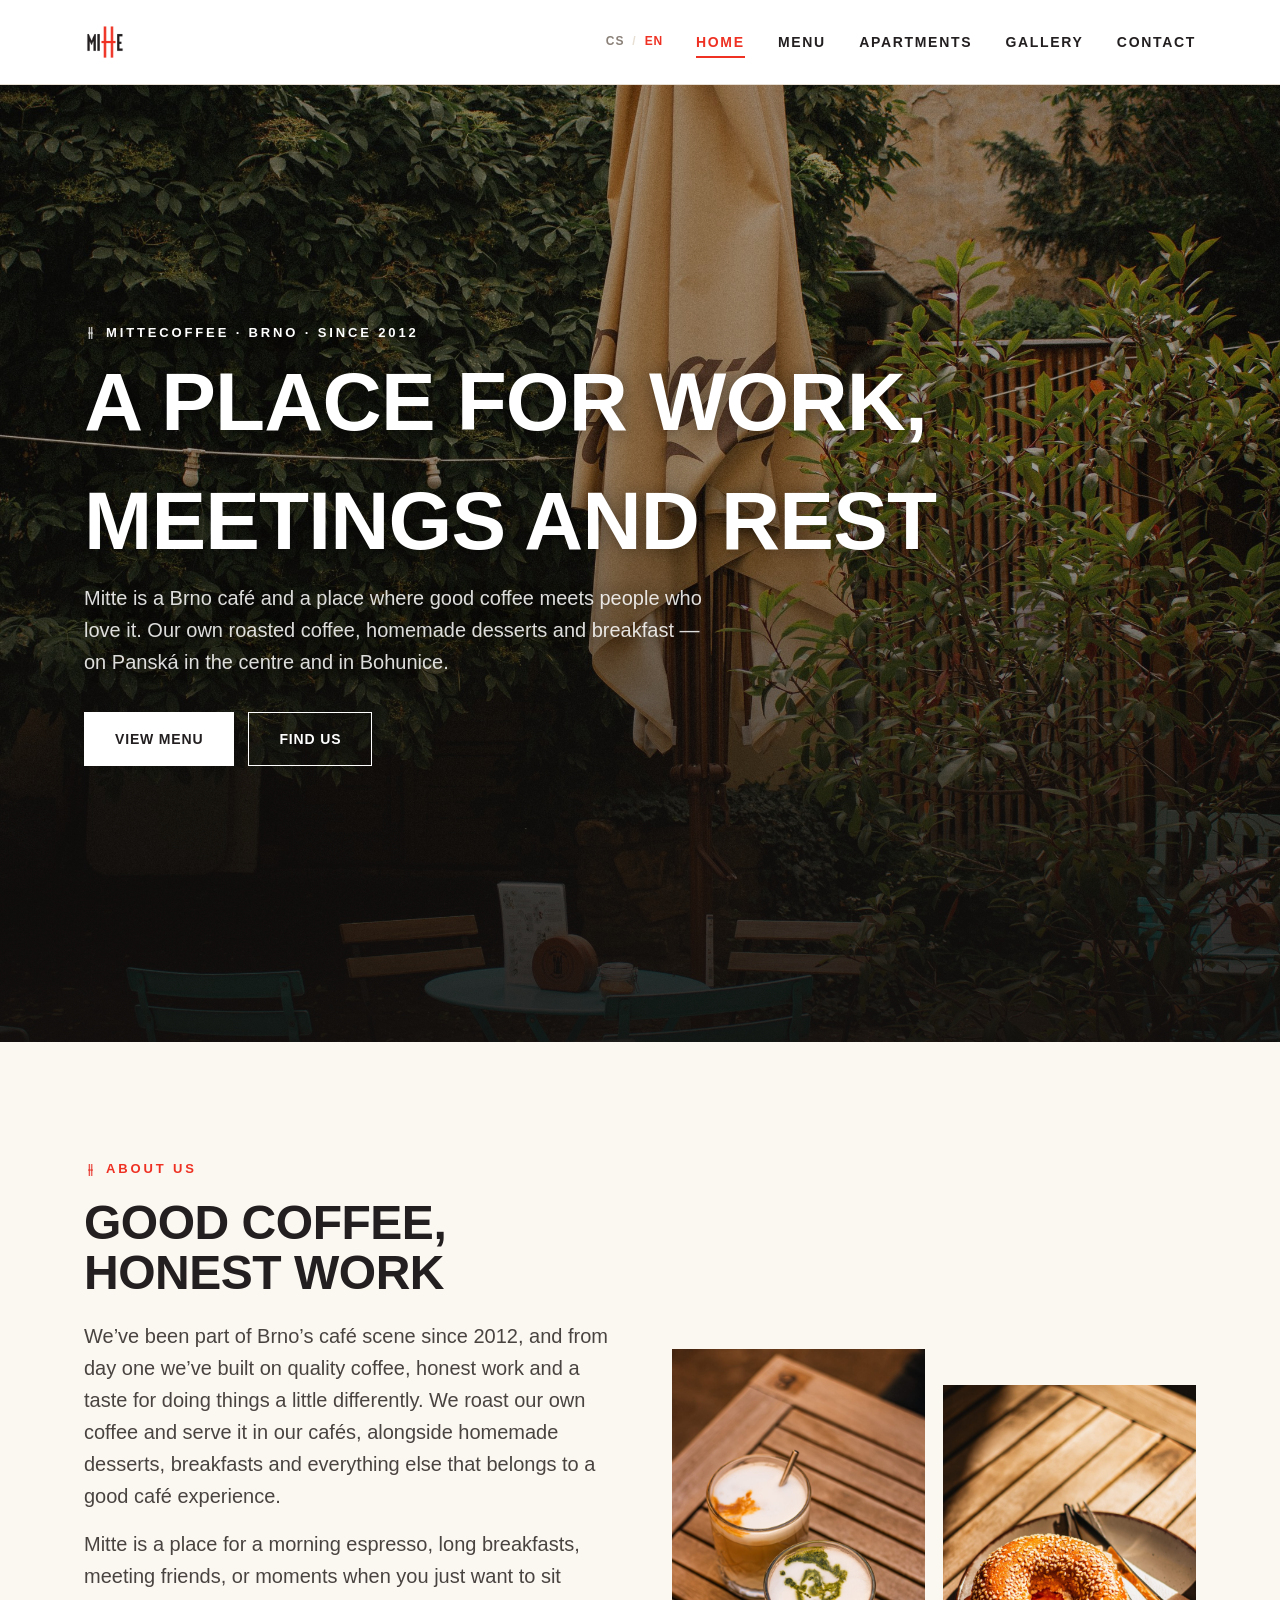
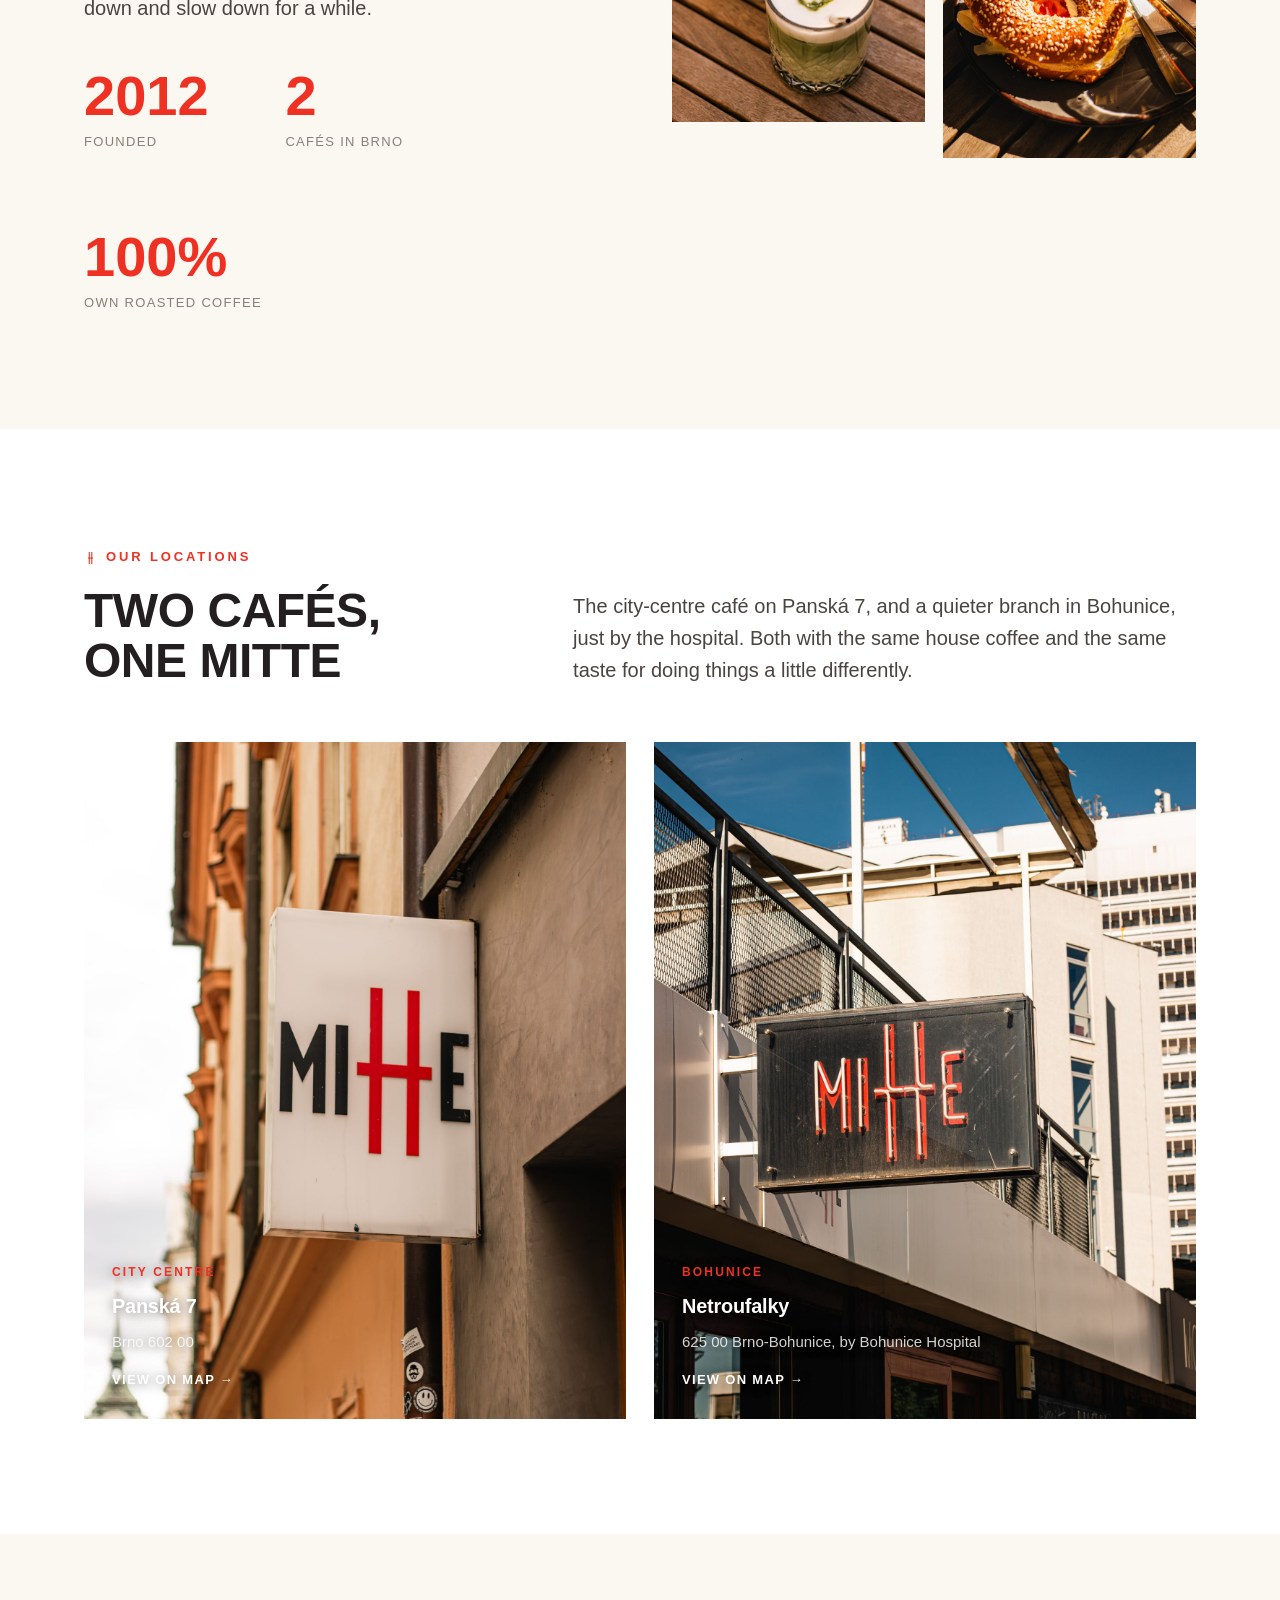
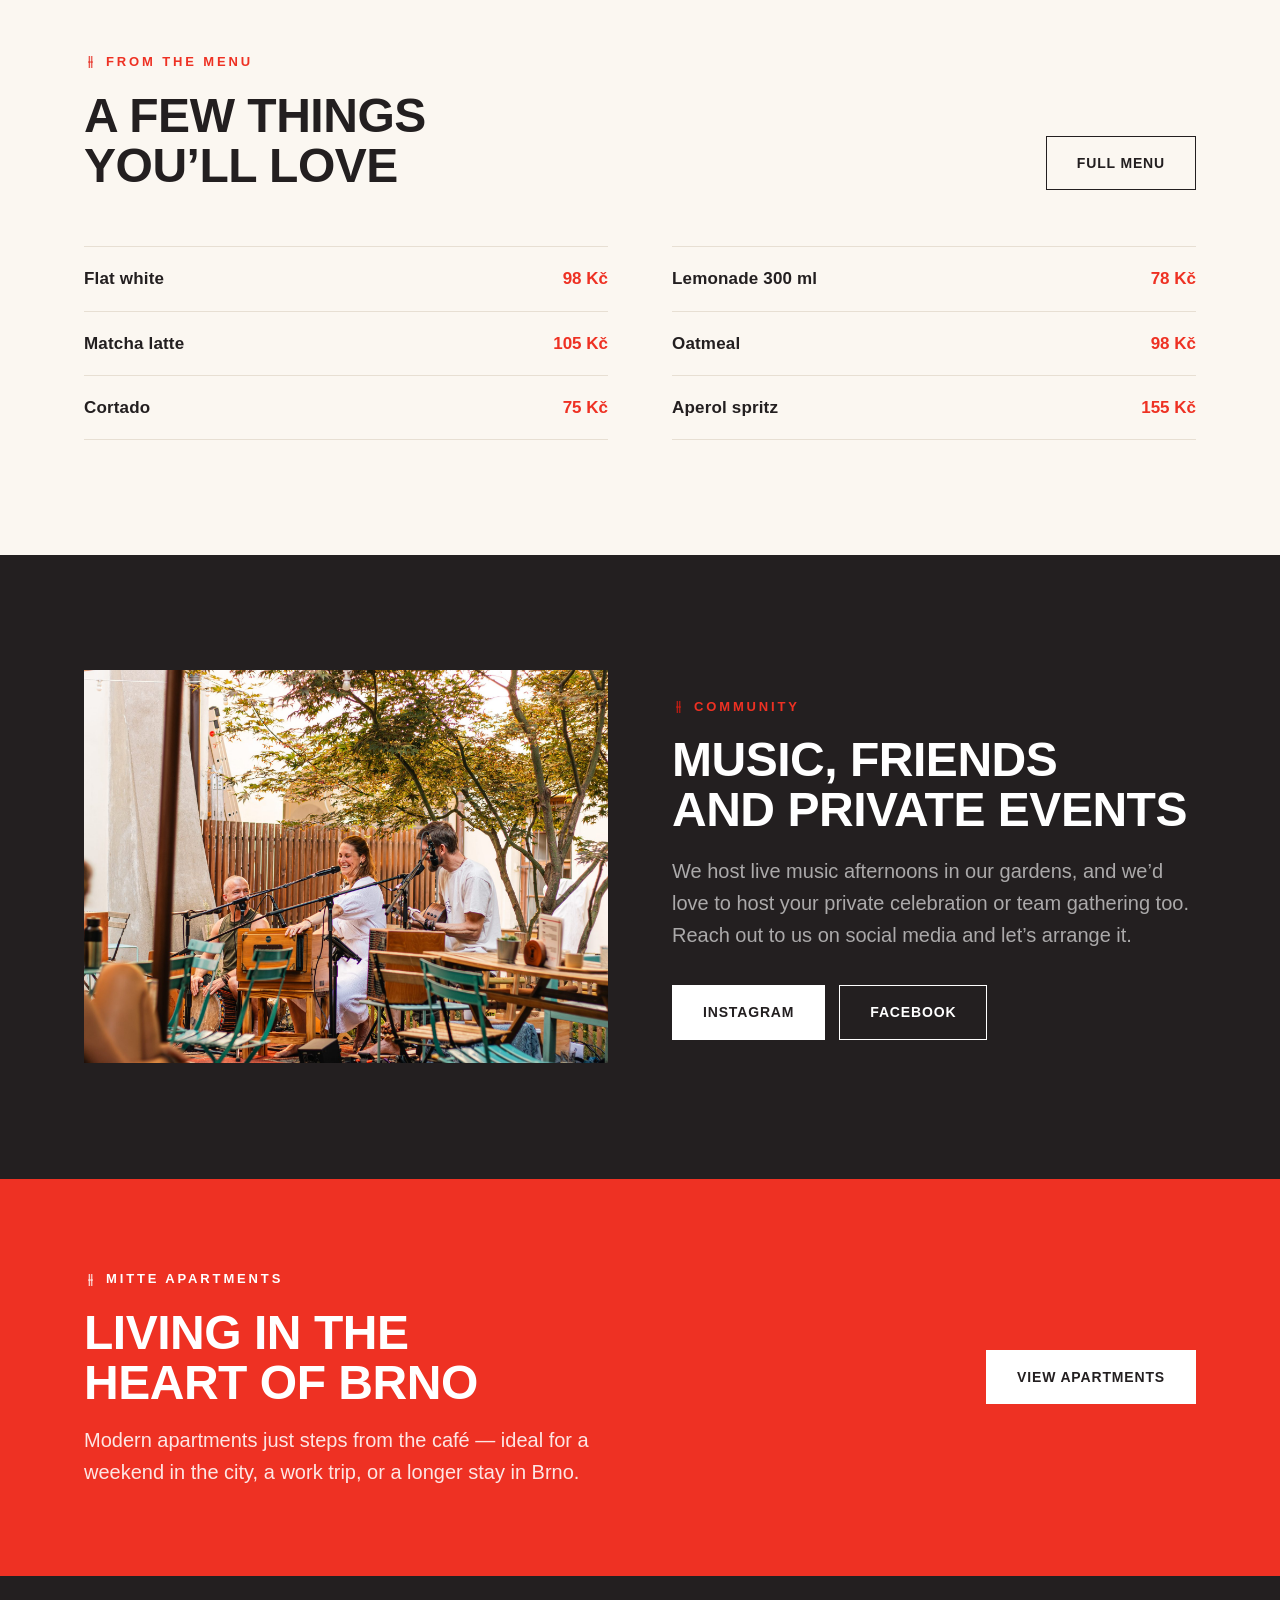
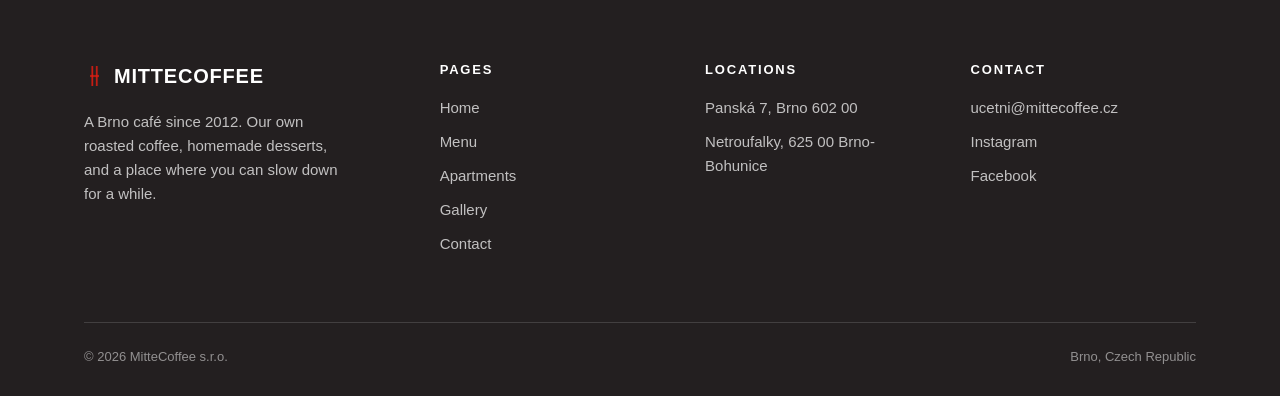
==== en/index.html @ 1eb9c623 "Point canonical/sitemap URLs at www.mitte.cz (actual serving host) Co-Authored-By: Claude Sonnet 5 <" ====
<!doctype html>
<html lang="en">
<head>
<meta charset="UTF-8">
<meta name="viewport" content="width=device-width, initial-scale=1">
<title>MitteCoffee — café in central Brno | Panská 7 &amp; Bohunice</title>
<meta name="description" content="MitteCoffee is a Brno café since 2012. Our own roasted coffee, homemade desserts and breakfast on Panská 7 in central Brno and in Bohunice, by the hospital.">
<link rel="canonical" href="https://www.mitte.cz/en/index.html">
<link rel="alternate" hreflang="cs" href="https://www.mitte.cz/">
<link rel="alternate" hreflang="en" href="https://www.mitte.cz/en/index.html">
<link rel="alternate" hreflang="x-default" href="https://www.mitte.cz/">
<link rel="stylesheet" href="../assets/css/style.css">
</head>
<body>

<header class="site-header">
  <div class="wrap">
    <a href="index.html" class="logo"><img src="../assets/img/brand/logo_mitte.png" alt="MitteCoffee"></a>
    <div class="nav-right">
      <div class="lang-switch"><a href="../index.html">CS</a><span class="sep">/</span><a href="#" aria-current="true">EN</a></div>
      <button class="nav-toggle" aria-label="Open menu" aria-expanded="false">
        <svg viewBox="0 0 24 24" fill="none" stroke="currentColor" stroke-width="2"><path d="M3 6h18M3 12h18M3 18h18"/></svg>
      </button>
      <nav class="main-nav">
        <ul>
          <li><a href="index.html" aria-current="page">Home</a></li>
          <li><a href="menu.html">Menu</a></li>
          <li><a href="apartments.html">Apartments</a></li>
          <li><a href="gallery.html">Gallery</a></li>
          <li><a href="contacts.html">Contact</a></li>
        </ul>
      </nav>
    </div>
  </div>
</header>

<main>

  <section class="hero">
    <img src="../assets/img/hero/home-hero.jpg" alt="Garden seating at MitteCoffee in central Brno, wooden tables and turquoise chairs among greenery">
    <div class="hero-inner wrap">
      <span class="eyebrow"><span class="mark"></span>MitteCoffee · Brno · since 2012</span>
      <h1 class="display hero-h1"><span class="line">A place for work,</span><span class="line">meetings and rest</span></h1>
      <p class="lede">Mitte is a Brno café and a place where good coffee meets people who love it. Our own roasted coffee, homemade desserts and breakfast — on Panská in the centre and in Bohunice.</p>
      <div class="hero-cta">
        <a href="menu.html" class="btn on-dark">View menu</a>
        <a href="contacts.html" class="btn ghost" style="border-color:#fff;color:#fff;">Find us</a>
      </div>
    </div>
  </section>

  <section class="section-cream">
    <div class="wrap">
      <div class="grid grid-2" style="align-items:center; gap:64px;">
        <div data-reveal>
          <span class="eyebrow"><span class="mark"></span>About us</span>
          <h2 class="display" style="margin-top:14px;">Good coffee,<br>honest work</h2>
          <p class="lede" style="margin-top:22px;">We&rsquo;ve been part of Brno&rsquo;s café scene since 2012, and from day one we&rsquo;ve built on quality coffee, honest work and a taste for doing things a little differently. We roast our own coffee and serve it in our cafés, alongside homemade desserts, breakfasts and everything else that belongs to a good café experience.</p>
          <p class="lede" style="margin-top:16px;">Mitte is a place for a morning espresso, long breakfasts, meeting friends, or moments when you just want to sit down and slow down for a while.</p>
          <div class="stat-row" style="margin-top:44px;">
            <div class="stat"><div class="num">2012</div><div class="label">Founded</div></div>
            <div class="stat"><div class="num">2</div><div class="label">Cafés in Brno</div></div>
            <div class="stat"><div class="num">100%</div><div class="label">Own roasted coffee</div></div>
          </div>
        </div>
        <div class="grid grid-2" style="gap:18px;" data-reveal>
          <img src="../assets/img/hero/home-drink.jpg" alt="Matcha latte and coffee at MitteCoffee" style="aspect-ratio:3/4; object-fit:cover; height:100%;">
          <img src="../assets/img/hero/home-food.jpg" alt="Breakfast bagel at MitteCoffee" style="aspect-ratio:3/4; object-fit:cover; height:100%; margin-top:36px;">
        </div>
      </div>
    </div>
  </section>

  <section>
    <div class="wrap">
      <div class="section-head" data-reveal>
        <div>
          <span class="eyebrow"><span class="mark"></span>Our locations</span>
          <h2 class="display" style="margin-top:14px;">Two cafés,<br>one Mitte</h2>
        </div>
        <p class="lede">The city-centre café on Panská 7, and a quieter branch in Bohunice, just by the hospital. Both with the same house coffee and the same taste for doing things a little differently.</p>
      </div>
      <div class="grid grid-2" data-reveal>
        <a href="contacts.html#centrum" class="loc-card">
          <img src="../assets/img/gallery/centrum/IMG_9508.jpg" alt="Interior of MitteCoffee city-centre café, Panská 7">
          <span class="tag">City centre</span>
          <h3>Panská 7</h3>
          <span class="addr">Brno 602 00</span>
          <span class="go">View on map →</span>
        </a>
        <a href="contacts.html#bohunice" class="loc-card">
          <img src="../assets/img/gallery/spital/IMG_9941.jpg" alt="Moss MITTE logo on the wall of the Bohunice café, Netroufalky">
          <span class="tag">Bohunice</span>
          <h3>Netroufalky</h3>
          <span class="addr">625 00 Brno-Bohunice, by Bohunice Hospital</span>
          <span class="go">View on map →</span>
        </a>
      </div>
    </div>
  </section>

  <section class="section-cream">
    <div class="wrap">
      <div class="section-head" data-reveal>
        <div>
          <span class="eyebrow"><span class="mark"></span>From the menu</span>
          <h2 class="display" style="margin-top:14px;">A few things<br>you&rsquo;ll love</h2>
        </div>
        <a href="menu.html" class="btn ghost">Full menu</a>
      </div>
      <div class="grid grid-2" style="column-gap:64px;" data-reveal>
        <ul class="item-list">
          <li class="item-card"><span class="name">Flat white</span><span class="price">98 Kč</span></li>
          <li class="item-card"><span class="name">Matcha latte</span><span class="price">105 Kč</span></li>
          <li class="item-card"><span class="name">Cortado</span><span class="price">75 Kč</span></li>
        </ul>
        <ul class="item-list">
          <li class="item-card"><span class="name">Lemonade 300 ml</span><span class="price">78 Kč</span></li>
          <li class="item-card"><span class="name">Oatmeal</span><span class="price">98 Kč</span></li>
          <li class="item-card"><span class="name">Aperol spritz</span><span class="price">155 Kč</span></li>
        </ul>
      </div>
    </div>
  </section>

  <section class="section-ink">
    <div class="wrap">
      <div class="grid grid-2" style="align-items:center; gap:64px;">
        <img src="../assets/img/hero/gallery-hero.jpg" alt="Live music in the MitteCoffee garden" data-reveal style="aspect-ratio:4/3; object-fit:cover;">
        <div data-reveal>
          <span class="eyebrow"><span class="mark"></span>Community</span>
          <h2 class="display" style="margin-top:14px; color:#fff;">Music, friends<br>and private events</h2>
          <p class="lede muted" style="margin-top:20px;">We host live music afternoons in our gardens, and we&rsquo;d love to host your private celebration or team gathering too. Reach out to us on social media and let&rsquo;s arrange it.</p>
          <div class="hero-cta">
            <a href="https://www.instagram.com/mittecoffee.brno/" target="_blank" rel="noopener" class="btn on-dark">Instagram</a>
            <a href="https://www.facebook.com/profile.php?id=61590465910133" target="_blank" rel="noopener" class="btn ghost" style="border-color:#fff;color:#fff;">Facebook</a>
          </div>
        </div>
      </div>
    </div>
  </section>

  <section class="promo">
    <div class="wrap promo-inner">
      <div data-reveal>
        <span class="eyebrow" style="color:#fff;"><span class="mark" style="filter:brightness(0) invert(1);"></span>Mitte Apartments</span>
        <h2 class="display" style="margin-top:14px;">Living in the<br>heart of Brno</h2>
        <p class="lede" style="margin-top:16px; max-width:46ch;">Modern apartments just steps from the café — ideal for a weekend in the city, a work trip, or a longer stay in Brno.</p>
      </div>
      <a href="apartments.html" class="btn on-dark">View apartments</a>
    </div>
  </section>

</main>

<footer class="site-footer">
  <div class="wrap">
    <div class="footer-grid">
      <div>
        <div class="footer-brand"><span class="mark"></span>MitteCoffee</div>
        <p style="max-width:32ch; font-size:15px;">A Brno café since 2012. Our own roasted coffee, homemade desserts, and a place where you can slow down for a while.</p>
      </div>
      <div>
        <h4>Pages</h4>
        <ul class="footer-list">
          <li><a href="index.html">Home</a></li>
          <li><a href="menu.html">Menu</a></li>
          <li><a href="apartments.html">Apartments</a></li>
          <li><a href="gallery.html">Gallery</a></li>
          <li><a href="contacts.html">Contact</a></li>
        </ul>
      </div>
      <div>
        <h4>Locations</h4>
        <ul class="footer-list">
          <li>Panská 7, Brno 602 00</li>
          <li>Netroufalky, 625 00 Brno-Bohunice</li>
        </ul>
      </div>
      <div>
        <h4>Contact</h4>
        <ul class="footer-list">
          <li><a href="mailto:ucetni@mittecoffee.cz">ucetni@mittecoffee.cz</a></li>
          <li><a href="https://www.instagram.com/mittecoffee.brno/" target="_blank" rel="noopener">Instagram</a></li>
          <li><a href="https://www.facebook.com/profile.php?id=61590465910133" target="_blank" rel="noopener">Facebook</a></li>
        </ul>
      </div>
    </div>
    <div class="footer-bottom">
      <span>© <span data-year>2026</span> MitteCoffee s.r.o.</span>
      <span>Brno, Czech Republic</span>
    </div>
  </div>
</footer>

<script src="../assets/js/main.js"></script>
</body>
</html>
---- assets/css/style.css ----
/* ==========================================================================
   MitteCoffee — design tokens & base
   Font: Gill Sans (brand spec). Colours sampled directly from the MITTE
   logo: red #EE3123, ink #231F20. White + red dominant, ink as accent.
   ========================================================================== */

@media (prefers-color-scheme: dark) {
  :root { color-scheme: light; }
}

:root{
  --red: #EE3123;
  --red-dark: #B81E12;
  --red-tint: #FBE3E0;
  --ink: #231F20;
  --ink-soft: #4A4441;
  --paper: #FFFFFF;
  --cream: #FBF7F1;
  --line: #E7DFD3;
  --muted: #8A8078;

  --font: 'Gill Sans MT', 'Gill Sans', Corbel, Calibri, 'Trebuchet MS', sans-serif;

  --wrap: 1240px;
  --gutter: clamp(20px, 5vw, 64px);

  --ease: cubic-bezier(.22,.7,.24,1);
}

*, *::before, *::after{ box-sizing: border-box; }
html{ scroll-behavior: smooth; }
@media (prefers-reduced-motion: reduce){
  html{ scroll-behavior: auto; }
  *, *::before, *::after{ animation-duration: 0.01ms !important; animation-iteration-count: 1 !important; transition-duration: 0.01ms !important; scroll-behavior: auto !important; }
}

body{
  margin: 0;
  font-family: var(--font);
  color: var(--ink);
  background: var(--paper);
  -webkit-font-smoothing: antialiased;
  font-size: 17px;
  line-height: 1.6;
}

img{ max-width: 100%; display: block; }
a{ color: inherit; }
h1,h2,h3,h4{ margin: 0; font-weight: 700; letter-spacing: -0.01em; }
p{ margin: 0; }
ul{ margin: 0; padding: 0; list-style: none; }
button{ font-family: inherit; }

:focus-visible{
  outline: 2px solid var(--red);
  outline-offset: 3px;
}

.wrap{
  max-width: var(--wrap);
  margin: 0 auto;
  padding-left: var(--gutter);
  padding-right: var(--gutter);
}

.eyebrow{
  display: inline-flex;
  align-items: center;
  gap: 10px;
  font-size: 13px;
  font-weight: 700;
  letter-spacing: .22em;
  text-transform: uppercase;
  color: var(--red);
}
.eyebrow .mark{ width: 12px; height: 12px; }

.mark{
  display: inline-block;
  width: 16px;
  height: 16px;
  background-image: url('../img/brand/pruhledné.png');
  background-size: contain;
  background-repeat: no-repeat;
  background-position: center;
  flex: none;
}

h1.display, .h1{
  font-size: clamp(40px, 6.4vw, 84px);
  line-height: 0.98;
  letter-spacing: -0.01em;
  text-transform: uppercase;
  font-weight: 700;
}
h2.display, .h2{
  font-size: clamp(30px, 4vw, 48px);
  line-height: 1.04;
  text-transform: uppercase;
  font-weight: 700;
}
h3.display, .h3{
  font-size: clamp(20px, 2vw, 26px);
  text-transform: uppercase;
  font-weight: 700;
  letter-spacing: .01em;
}

.lede{
  font-size: clamp(17px, 1.6vw, 20px);
  color: var(--ink-soft);
  max-width: 56ch;
}

.btn{
  display: inline-flex;
  align-items: center;
  gap: 10px;
  padding: 15px 30px;
  border: 1px solid var(--ink);
  background: var(--ink);
  color: var(--paper);
  text-decoration: none;
  font-weight: 700;
  letter-spacing: .06em;
  text-transform: uppercase;
  font-size: 14px;
  transition: background .2s var(--ease), color .2s var(--ease), border-color .2s var(--ease), transform .2s var(--ease);
}
.btn:hover{ background: var(--red); border-color: var(--red); color: #fff; transform: translateY(-1px); }
.btn.ghost{ background: transparent; color: var(--ink); border-color: var(--ink); }
.btn.ghost:hover{ background: var(--ink); color: var(--paper); }
.btn.on-dark{ border-color: #fff; background: #fff; color: var(--ink); }
.btn.on-dark:hover{ background: var(--red); border-color: var(--red); color: #fff; }

/* ---------------------------------- header --------------------------------- */
.site-header{
  position: sticky;
  top: 0;
  z-index: 100;
  border-bottom: 1px solid var(--line);
}
.site-header::before{
  content: '';
  position: absolute;
  inset: 0;
  z-index: -1;
  background: rgba(255,255,255,.92);
  backdrop-filter: saturate(140%) blur(10px);
}
.site-header .wrap{
  position: relative;
  display: flex;
  align-items: center;
  justify-content: space-between;
  height: 84px;
}
.logo{
  display: flex;
  align-items: center;
  height: 34px;
}
.logo img{ height: 100%; width: auto; }

.nav-right{
  display: flex;
  align-items: center;
  gap: clamp(16px, 2.4vw, 32px);
}

.lang-switch{
  display: flex;
  align-items: center;
  gap: 6px;
  font-size: 12px;
  font-weight: 700;
  letter-spacing: .08em;
}
.lang-switch a{
  text-decoration: none;
  color: var(--muted);
  padding: 4px 2px;
}
.lang-switch a:hover{ color: var(--ink); }
.lang-switch a[aria-current="true"]{ color: var(--red); }
.lang-switch .sep{ color: var(--line); }

.nav-toggle{
  display: none;
  background: none;
  border: none;
  cursor: pointer;
  padding: 8px;
  color: var(--ink);
}
.nav-toggle svg{ display: block; width: 26px; height: 26px; }

.main-nav ul{
  display: flex;
  gap: clamp(18px, 2.6vw, 40px);
}
.main-nav a{
  text-decoration: none;
  font-weight: 700;
  font-size: 14px;
  letter-spacing: .12em;
  text-transform: uppercase;
  color: var(--ink);
  padding: 6px 0;
  position: relative;
}
.main-nav a::after{
  content: '';
  position: absolute;
  left: 0; right: 100%;
  bottom: -2px;
  height: 2px;
  background: var(--red);
  transition: right .25s var(--ease);
}
.main-nav a:hover::after,
.main-nav a[aria-current="page"]::after{ right: 0; }
.main-nav a[aria-current="page"]{ color: var(--red); }

/* ------------------------------------ hero --------------------------------- */
.hero{
  position: relative;
  min-height: min(86vh, 780px);
  display: flex;
  align-items: flex-end;
  color: #fff;
  overflow: hidden;
}
.hero img{
  position: absolute;
  inset: 0;
  width: 100%; height: 100%;
  object-fit: cover;
  z-index: 0;
}
.hero::before{
  content: '';
  position: absolute;
  inset: 0;
  background: linear-gradient(180deg, rgba(18,15,14,.4) 0%, rgba(18,15,14,.42) 40%, rgba(18,15,14,.9) 100%);
  z-index: 1;
}
.hero-inner .eyebrow, .hero-inner h1, .hero-inner .lede{
  text-shadow: 0 1px 16px rgba(0,0,0,.4);
}
.hero-inner{
  position: relative;
  z-index: 2;
  padding-bottom: clamp(90px, 13vw, 160px);
  padding-top: 120px;
  width: 100%;
}
.hero .eyebrow{ color: #fff; }
.hero .eyebrow .mark{ filter: brightness(0) invert(1); }
.hero h1{
  margin-top: 14px;
}
.hero-h1{
  font-size: clamp(32px, 5.8vw, 76px);
}
.hero-h1 .line{
  display: block;
  line-height: 1;
  white-space: nowrap;
}
.hero-h1 .line + .line{
  margin-top: 0.45em;
}
@media (max-width: 640px){
  .hero-h1 .line{ white-space: normal; }
}
.hero .lede{
  color: rgba(255,255,255,.86);
  margin-top: 20px;
}
.hero-cta{
  margin-top: 34px;
  display: flex;
  gap: 14px;
  flex-wrap: wrap;
}

.hero-split{
  display: flex;
  align-items: center;
  justify-content: center;
  gap: clamp(14px, 3vw, 40px);
  text-align: center;
}
.hero-split .mark-divider{
  width: 20px;
  height: clamp(48px, 8vw, 92px);
  background-image: url('../img/brand/pruhledné.png');
  background-size: contain;
  background-repeat: no-repeat;
  background-position: center;
  filter: brightness(0) invert(1);
  flex: none;
}

/* --------------------------------- sections -------------------------------- */
section{ padding: clamp(64px, 9vw, 120px) 0; }
.section-cream{ background: var(--cream); }
.section-ink{ background: var(--ink); color: #fff; }
.section-ink .eyebrow{ color: var(--red); }
.section-ink .muted{ color: rgba(255,255,255,.62); }

.section-head{
  display: flex;
  justify-content: space-between;
  align-items: flex-end;
  gap: 24px;
  margin-bottom: clamp(32px, 5vw, 56px);
  flex-wrap: wrap;
}
.section-head .lede{ margin-top: 14px; }

.muted{ color: var(--muted); }

/* ----------------------------------- grids ---------------------------------- */
.grid{ display: grid; gap: 28px; }
.grid-2{ grid-template-columns: repeat(2, 1fr); }
.grid-3{ grid-template-columns: repeat(3, 1fr); }
.grid-4{ grid-template-columns: repeat(4, 1fr); }
@media (max-width: 900px){
  .grid-3{ grid-template-columns: repeat(2, 1fr); }
  .grid-4{ grid-template-columns: repeat(2, 1fr); }
}
@media (max-width: 560px){
  .grid-2, .grid-3, .grid-4{ grid-template-columns: 1fr; }
}

/* --------------------------------- location cards --------------------------- */
.loc-card{
  position: relative;
  overflow: hidden;
  color: #fff;
  aspect-ratio: 4/5;
  text-decoration: none;
  display: flex;
  flex-direction: column;
  justify-content: flex-end;
  padding: 28px;
}
.loc-card img{
  position: absolute; inset: 0; width: 100%; height: 100%; object-fit: cover;
  transition: transform .6s var(--ease);
}
.loc-card::before{
  content: '';
  position: absolute; inset: 0;
  background: linear-gradient(180deg, rgba(8,6,5,0) 0%, rgba(8,6,5,.22) 28%, rgba(8,6,5,.9) 48%, rgba(8,6,5,.99) 100%);
}
.loc-card .tag, .loc-card h3, .loc-card .addr, .loc-card .go{
  text-shadow: 0 1px 12px rgba(0,0,0,.55);
}
.loc-card:hover img{ transform: scale(1.05); }
.loc-card .tag{
  position: relative;
  font-size: 12px; font-weight: 700; letter-spacing: .18em; text-transform: uppercase; color: var(--red);
}
.loc-card h3{ position: relative; margin-top: 8px; color: #fff; }
.loc-card .addr{ position: relative; margin-top: 8px; font-size: 15px; color: rgba(255,255,255,.82); }
.loc-card .go{
  position: relative;
  margin-top: 16px;
  display: inline-flex;
  align-items: center;
  gap: 8px;
  font-size: 13px;
  font-weight: 700;
  letter-spacing: .1em;
  text-transform: uppercase;
  color: #fff;
}

/* ------------------------------------ menu teaser card ---------------------- */
.item-card{
  border-top: 1px solid var(--line);
  padding: 18px 0;
  display: flex;
  justify-content: space-between;
  gap: 20px;
  align-items: baseline;
}
.item-card .name{ font-weight: 700; letter-spacing: .01em; }
.item-card .desc{ display:block; font-size: 14px; color: var(--muted); margin-top: 3px; font-weight: 400; text-transform: none; letter-spacing: 0; }
.item-card .price{
  white-space: nowrap;
  font-weight: 700;
  color: var(--red);
}
.item-list .item-card:last-child{ border-bottom: 1px solid var(--line); }

@media (max-width: 520px){
  .item-card{
    justify-content: flex-start;
    column-gap: 12px;
    flex-wrap: wrap;
  }
  .item-card .name{ flex: 0 1 auto; }
}

/* --------------------------------------- stat row ---------------------------- */
.stat-row{
  display: flex;
  flex-wrap: wrap;
  gap: clamp(28px, 6vw, 80px);
}
.stat .num{
  font-size: clamp(36px, 4.4vw, 56px);
  font-weight: 700;
  color: var(--red);
  line-height: 1;
}
.stat .label{
  margin-top: 8px;
  font-size: 13px;
  letter-spacing: .1em;
  text-transform: uppercase;
  color: var(--muted);
}

/* -------------------------------------- promo band ---------------------------- */
.promo{
  background: var(--red);
  color: #fff;
  padding: clamp(48px, 8vw, 88px) 0;
}
.promo-inner{
  display: flex;
  align-items: center;
  justify-content: space-between;
  gap: 32px;
  flex-wrap: wrap;
}
.promo h2{ color: #fff; }
.promo .lede{ color: rgba(255,255,255,.88); }

/* ----------------------------------------- footer ------------------------------ */
.site-footer{
  background: var(--ink);
  color: rgba(255,255,255,.72);
  padding: clamp(56px, 7vw, 84px) 0 28px;
}
.footer-grid{
  display: grid;
  grid-template-columns: 1.4fr 1fr 1fr 1fr;
  gap: 40px;
}
@media (max-width: 800px){ .footer-grid{ grid-template-columns: 1fr 1fr; } }
@media (max-width: 480px){ .footer-grid{ grid-template-columns: 1fr; } }
.footer-brand{
  display: flex;
  align-items: center;
  gap: 10px;
  color: #fff;
  font-weight: 700;
  font-size: 20px;
  letter-spacing: .04em;
  text-transform: uppercase;
  margin-bottom: 18px;
}
.footer-brand .mark{ width: 20px; height: 20px; filter: none; }
.site-footer h4{
  color: #fff;
  font-size: 13px;
  letter-spacing: .14em;
  text-transform: uppercase;
  margin-bottom: 16px;
}
.site-footer a{ text-decoration: none; }
.site-footer a:hover{ color: #fff; }
.footer-list li{ margin-bottom: 10px; font-size: 15px; }
.footer-bottom{
  margin-top: 56px;
  padding-top: 24px;
  border-top: 1px solid rgba(255,255,255,.14);
  display: flex;
  justify-content: space-between;
  gap: 12px;
  flex-wrap: wrap;
  font-size: 13px;
  color: rgba(255,255,255,.5);
}

/* =========================================================================
   Page: Menu
   ========================================================================= */
.menu-tabs{
  display: inline-flex;
  border: 1px solid var(--ink);
  margin-bottom: 8px;
}
.menu-tabs button{
  border: none;
  background: transparent;
  padding: 12px 22px;
  font-weight: 700;
  font-size: 13px;
  letter-spacing: .1em;
  text-transform: uppercase;
  cursor: pointer;
  color: var(--ink);
}
.menu-tabs button + button{ border-left: 1px solid var(--ink); }
.menu-tabs button[aria-selected="true"]{ background: var(--ink); color: #fff; }

.menu-season{ display: none; }
.menu-season.is-active{ display: block; }

.menu-note{
  border-left: 3px solid var(--red);
  padding: 4px 0 4px 18px;
  color: var(--ink-soft);
  font-size: 15px;
  max-width: 62ch;
}
.menu-note + .menu-note{ margin-top: 10px; }

.menu-cats{
  display: flex;
  flex-wrap: wrap;
  gap: 10px;
  position: sticky;
  top: 85px;
  background: var(--paper);
  padding: 18px 0;
  z-index: 20;
  border-bottom: 1px solid var(--line);
}
.menu-cats a{
  text-decoration: none;
  border: 1px solid var(--line);
  border-radius: 999px;
  padding: 9px 18px;
  font-size: 13px;
  font-weight: 700;
  letter-spacing: .04em;
  text-transform: uppercase;
  color: var(--ink);
  transition: all .2s var(--ease);
}
.menu-cats a:hover{ border-color: var(--red); color: var(--red); }
.menu-cats[hidden]{ display: none; }

.menu-group{ padding-top: 56px; scroll-margin-top: 160px; }
.menu-group h3{ margin-bottom: 6px; }
.menu-group .group-sub{ color: var(--muted); font-size: 14px; margin-bottom: 22px; display:block; }

/* =========================================================================
   Page: Gallery
   ========================================================================= */
.gallery-filters{
  display: flex;
  flex-wrap: wrap;
  gap: 10px;
  margin-bottom: 36px;
}
.gallery-filters button{
  border: 1px solid var(--line);
  background: transparent;
  border-radius: 999px;
  padding: 9px 18px;
  font-size: 13px;
  font-weight: 700;
  letter-spacing: .04em;
  text-transform: uppercase;
  cursor: pointer;
  color: var(--ink);
  transition: all .2s var(--ease);
}
.gallery-filters button:hover{ border-color: var(--red); color: var(--red); }
.gallery-filters button[aria-pressed="true"]{ background: var(--ink); border-color: var(--ink); color: #fff; }

.photo-grid{
  columns: 4 240px;
  column-gap: 14px;
}
.photo-grid figure{
  margin: 0 0 14px;
  break-inside: avoid;
  overflow: hidden;
  position: relative;
  cursor: zoom-in;
}
.photo-grid img{
  width: 100%;
  display: block;
  transition: transform .5s var(--ease);
}
.photo-grid figure:hover img{ transform: scale(1.04); }
@media (max-width: 700px){ .photo-grid{ columns: 2 160px; } }

.lightbox{
  position: fixed; inset: 0;
  background: rgba(20,17,16,.94);
  display: none;
  align-items: center;
  justify-content: center;
  z-index: 300;
  padding: 40px;
}
.lightbox.is-open{ display: flex; }
.lightbox img{ max-width: 100%; max-height: 86vh; margin: 0 auto; }
.lightbox-close, .lightbox-prev, .lightbox-next{
  position: absolute;
  background: none;
  border: none;
  color: #fff;
  cursor: pointer;
  padding: 10px;
}
.lightbox-close{ top: 18px; right: 18px; }
.lightbox-close svg, .lightbox-prev svg, .lightbox-next svg{ width: 28px; height: 28px; }
.lightbox-prev{ left: 8px; top: 50%; transform: translateY(-50%); }
.lightbox-next{ right: 8px; top: 50%; transform: translateY(-50%); }
.lightbox-caption{
  position: absolute;
  bottom: 22px; left: 0; right: 0;
  text-align: center;
  color: rgba(255,255,255,.7);
  font-size: 13px;
  letter-spacing: .06em;
  text-transform: uppercase;
}

/* =========================================================================
   Page: Apartments
   ========================================================================= */
.amenity-list li{
  display: flex;
  align-items: flex-start;
  gap: 12px;
  padding: 14px 0;
  border-top: 1px solid var(--line);
  font-size: 15px;
}
.amenity-list li:last-child{ border-bottom: 1px solid var(--line); }
.amenity-list .mark{ margin-top: 5px; }

/* =========================================================================
   Page: Contacts
   ========================================================================= */
.contact-card{ padding-top: 8px; }
.contact-card + .contact-card{ margin-top: 44px; padding-top: 44px; border-top: 1px solid var(--line); }
.contact-card h3{ margin-bottom: 4px; }
.contact-card .addr{ color: var(--ink-soft); margin-top: 10px; font-size: 16px; }
.contact-card iframe{ width: 100%; height: 320px; border: 0; margin-top: 24px; filter: grayscale(0.15); }
.contact-links{ margin-top: 18px; display: flex; gap: 16px; flex-wrap: wrap; }
.contact-links a{
  text-decoration: none;
  font-weight: 700;
  font-size: 14px;
  letter-spacing: .04em;
  border-bottom: 1px solid var(--red);
  padding-bottom: 2px;
}

/* =========================================================================
   Responsive nav
   ========================================================================= */
@media (max-width: 860px){
  .nav-toggle{ display: block; }
  .main-nav{
    position: fixed;
    inset: 84px 0 0 0;
    background: var(--paper);
    transform: translateY(-8px);
    opacity: 0;
    pointer-events: none;
    transition: opacity .2s var(--ease), transform .2s var(--ease);
    overflow-y: auto;
  }
  .main-nav.is-open{ opacity: 1; transform: translateY(0); pointer-events: auto; }
  .main-nav ul{ flex-direction: column; gap: 0; padding: 8px var(--gutter) 40px; }
  .main-nav a{ display: block; padding: 18px 0; border-bottom: 1px solid var(--line); font-size: 16px; }
  .main-nav a::after{ display: none; }
}

/* fade-up reveal */
[data-reveal]{ opacity: 0; transform: translateY(18px); transition: opacity .7s var(--ease), transform .7s var(--ease); }
[data-reveal].is-visible{ opacity: 1; transform: translateY(0); }
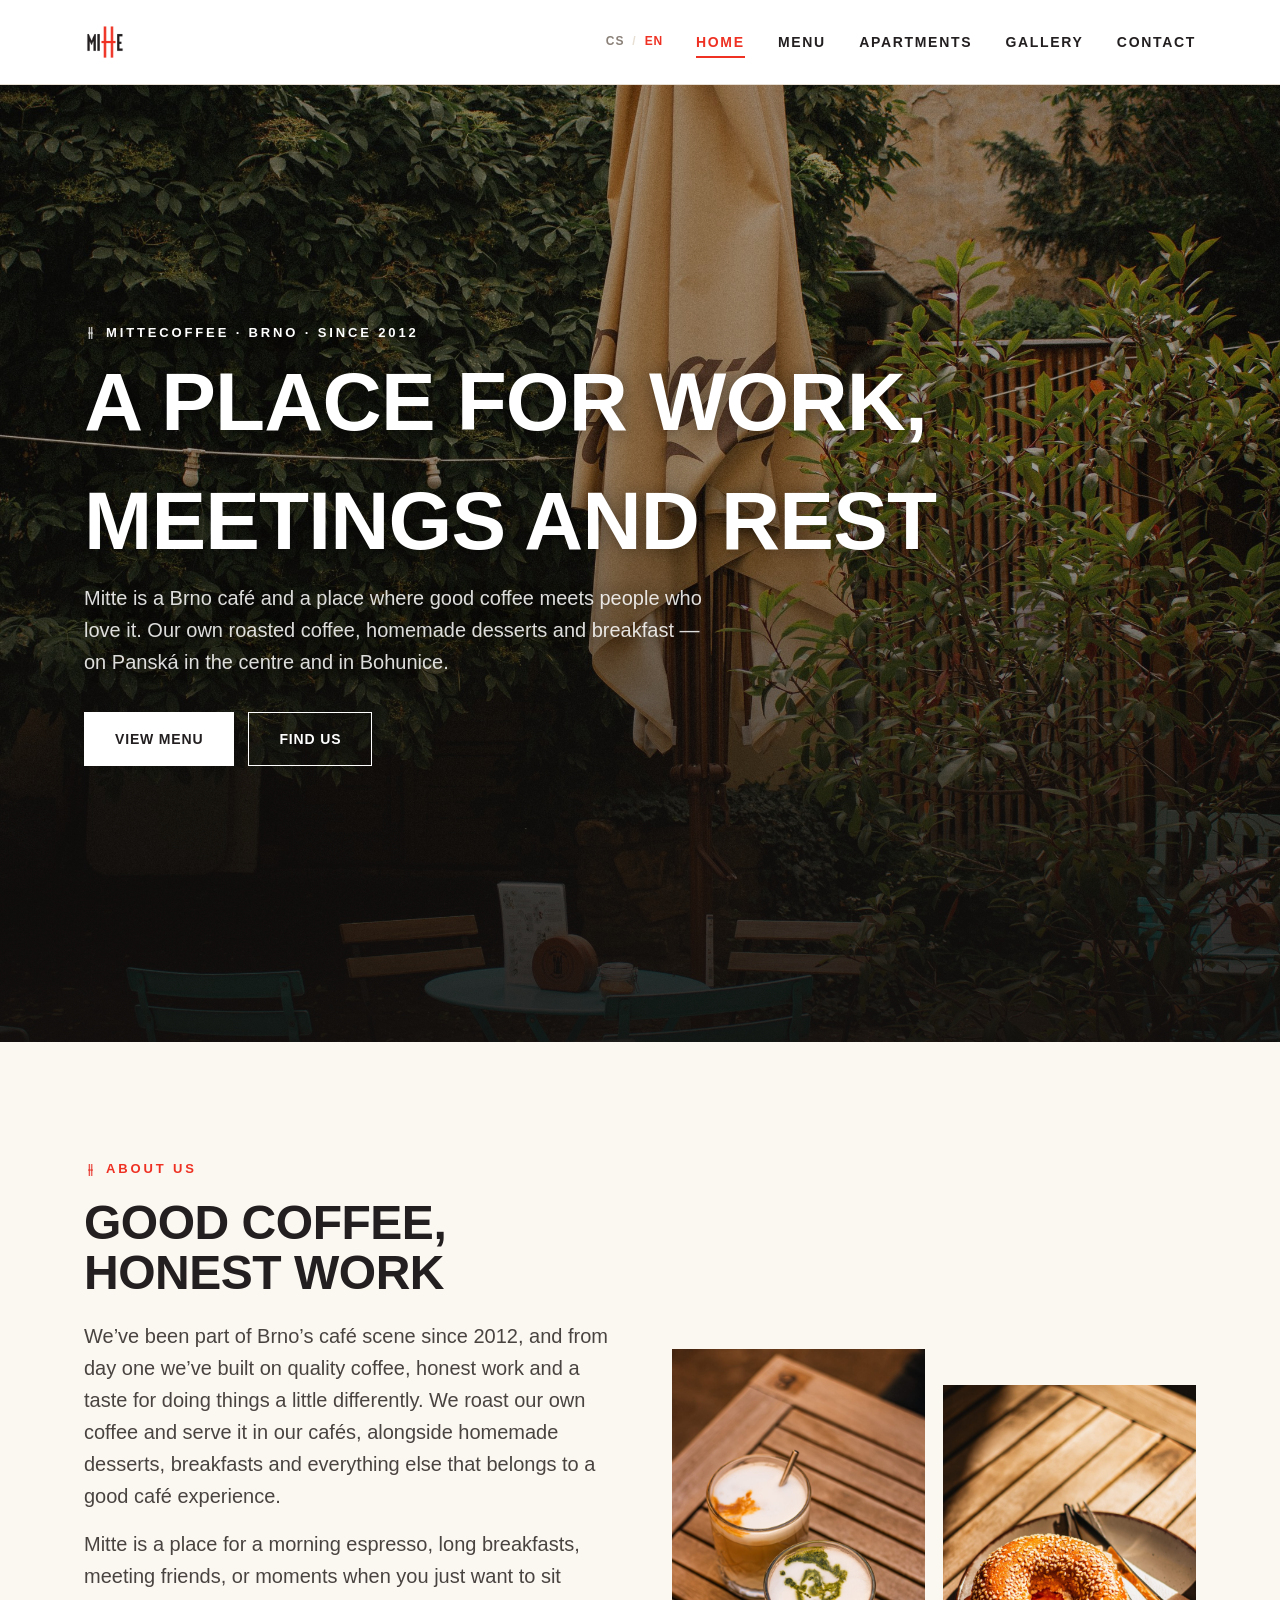
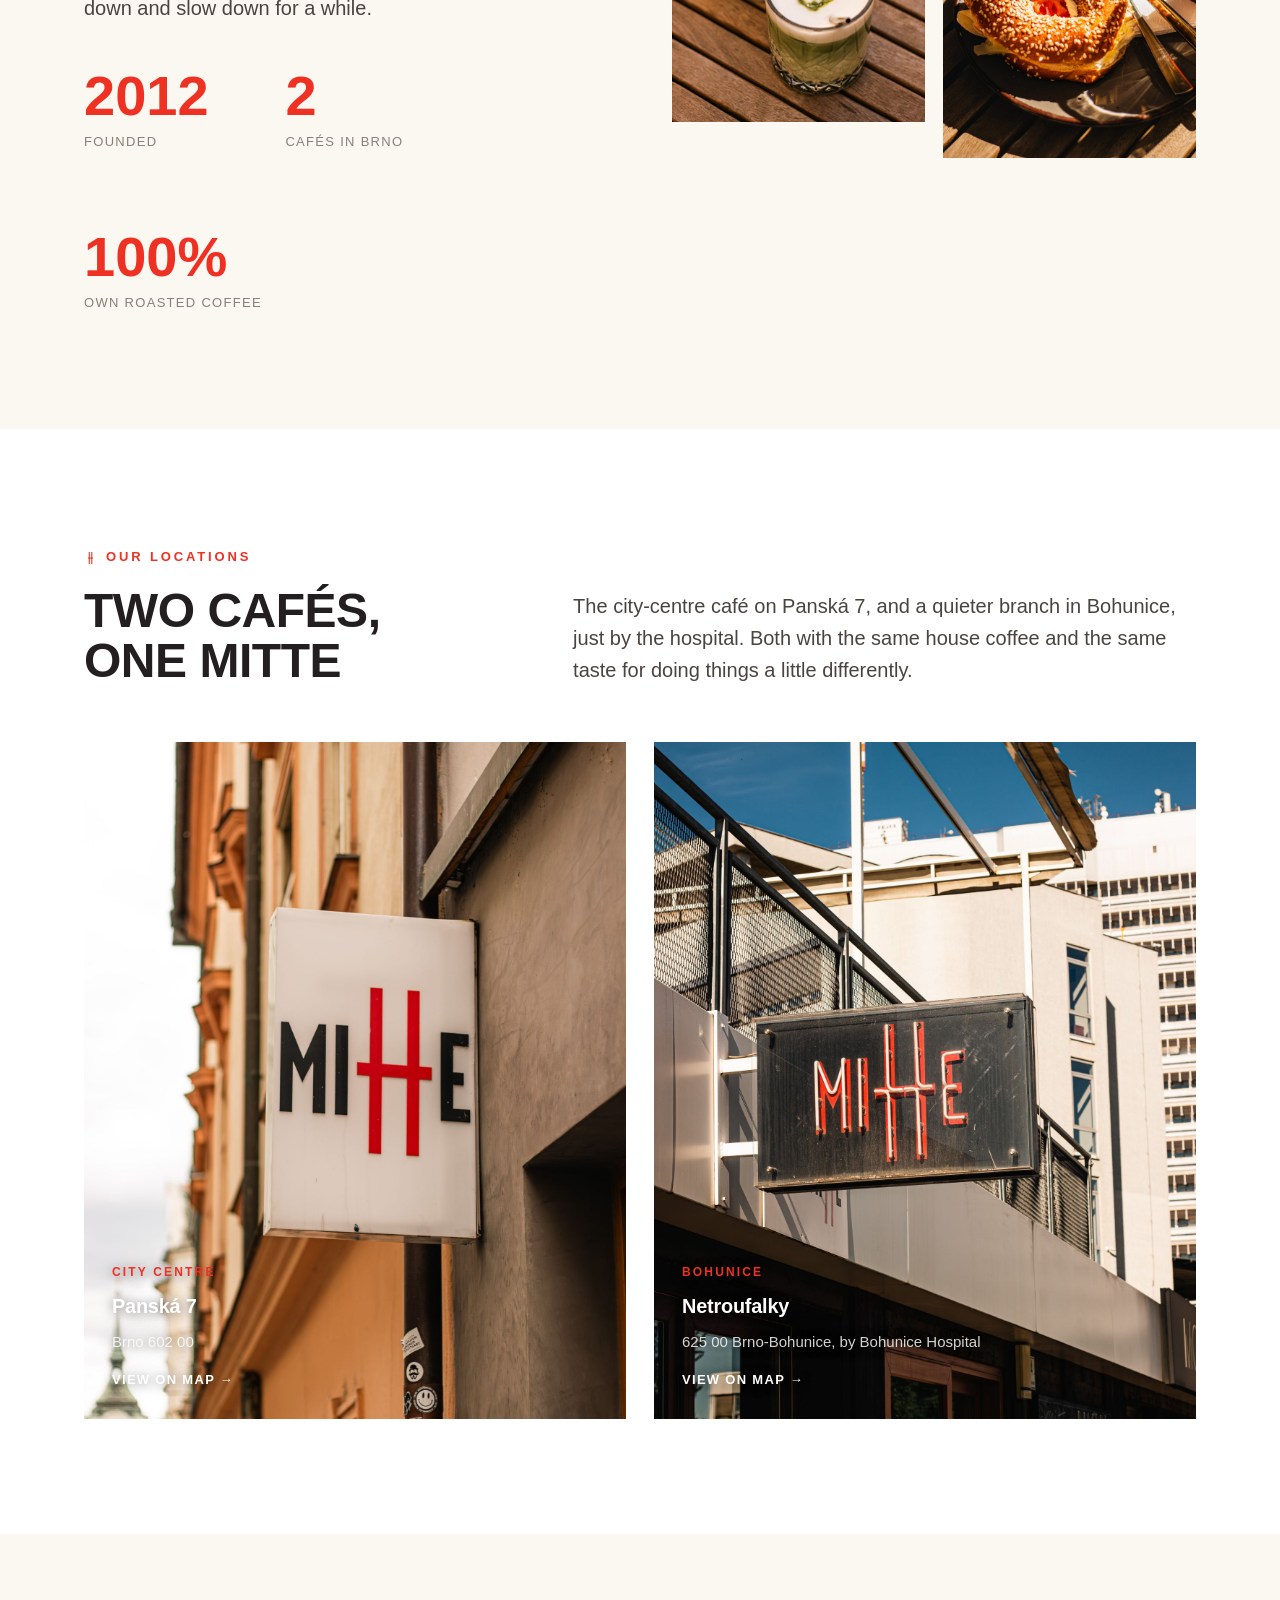
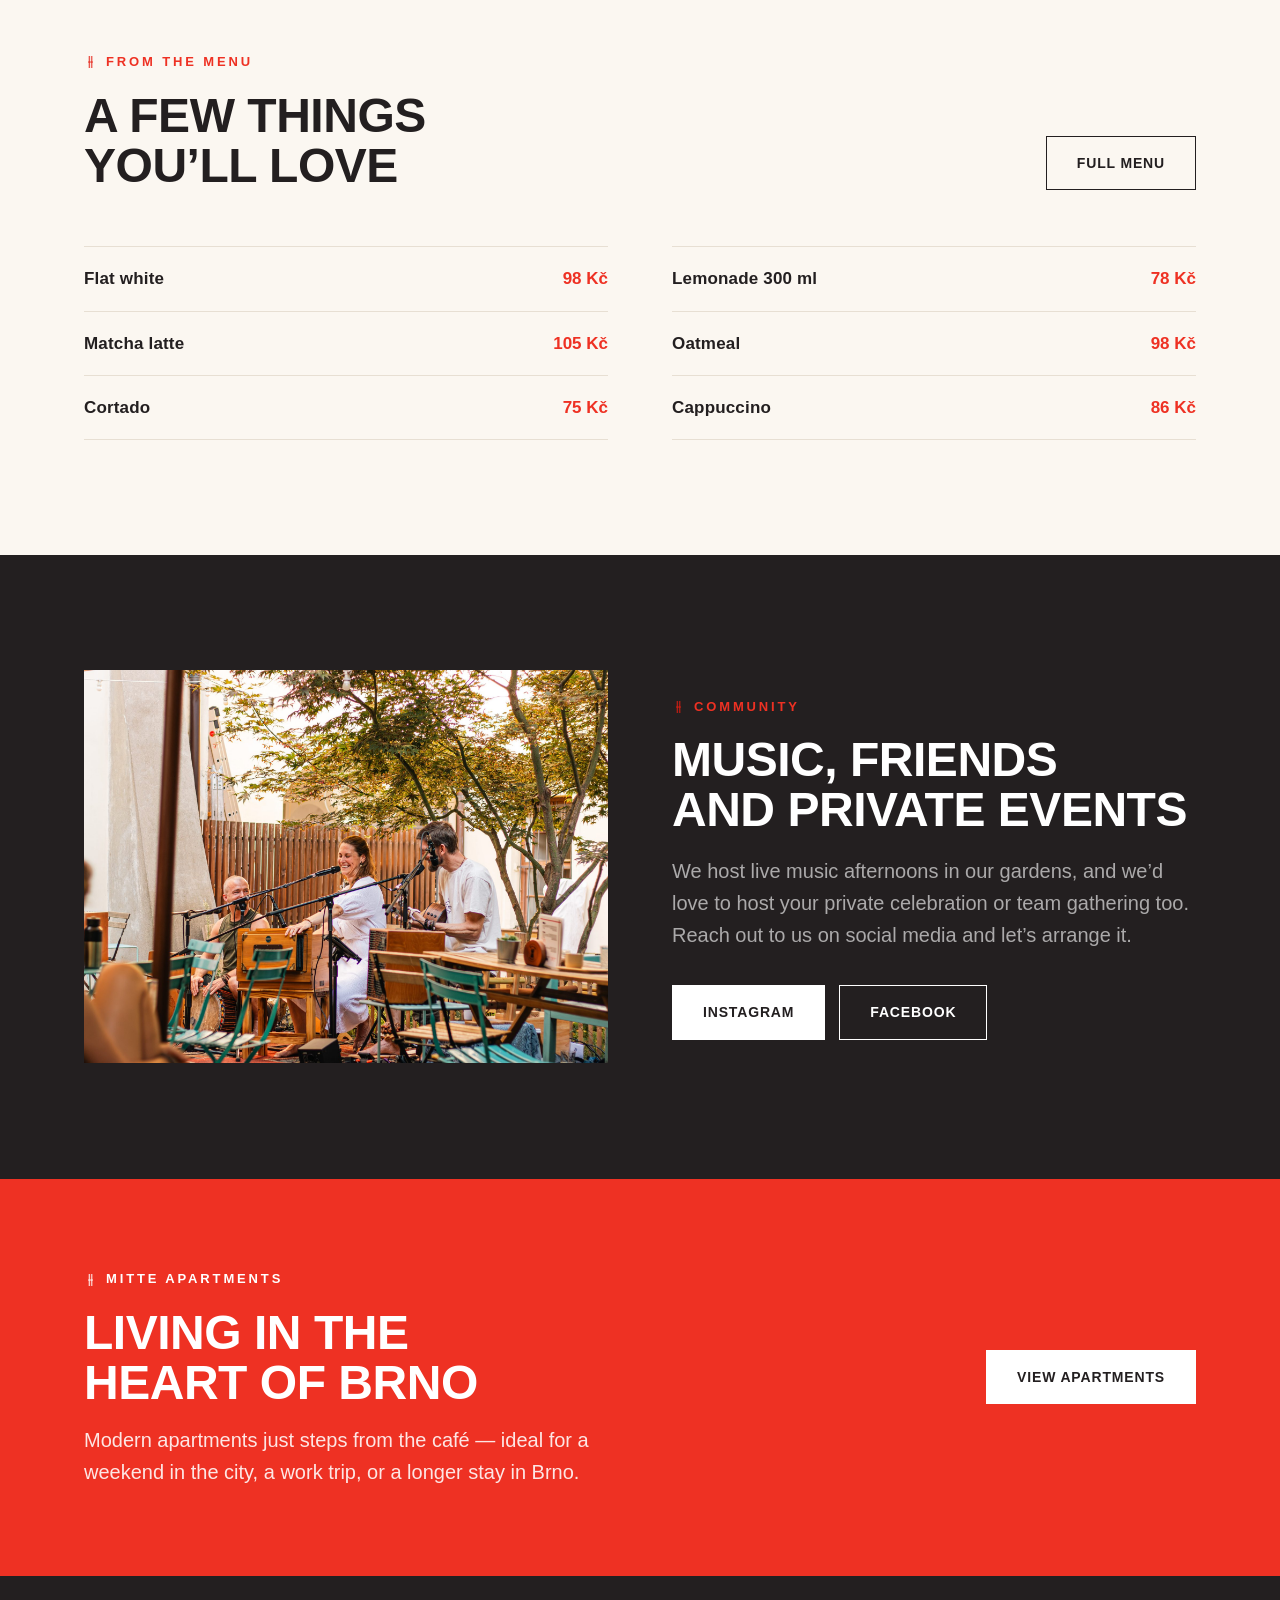
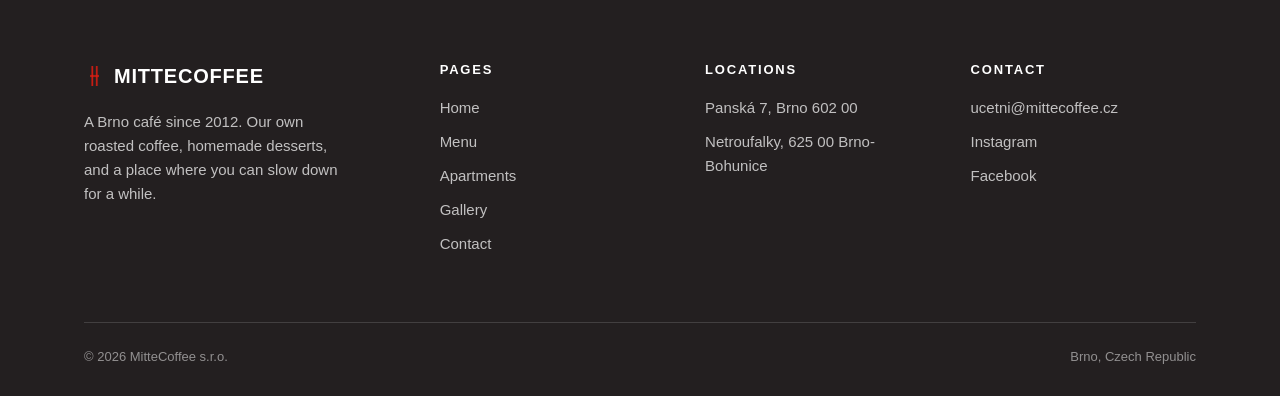
==== commit 7e14eb97: "Rebuild menu: split by location (Panská/Špitál) and season, Špitál alcohol-free - menu.html/en: new " ====
--- a/en/index.html
+++ b/en/index.html
@@ -117,7 +117,7 @@
         <ul class="item-list">
           <li class="item-card"><span class="name">Lemonade 300 ml</span><span class="price">78 Kč</span></li>
           <li class="item-card"><span class="name">Oatmeal</span><span class="price">98 Kč</span></li>
-          <li class="item-card"><span class="name">Aperol spritz</span><span class="price">155 Kč</span></li>
+          <li class="item-card"><span class="name">Cappuccino</span><span class="price">86 Kč</span></li>
         </ul>
       </div>
     </div>
--- a/assets/css/style.css
+++ b/assets/css/style.css
@@ -510,6 +510,19 @@
 }
 .menu-tabs button + button{ border-left: 1px solid var(--ink); }
 .menu-tabs button[aria-selected="true"]{ background: var(--ink); color: #fff; }
+.menu-tabs--primary{ border-width: 2px; }
+.menu-tabs--primary button{ padding: 16px 34px; font-size: 14px; }
+.menu-tabs--primary button[aria-selected="true"]{ background: var(--red); border-color: var(--red); }
+.menu-tabs--primary button + button{ border-left: 2px solid var(--ink); }
+
+.tab-label{
+  display: block;
+  color: var(--muted);
+  font-size: 13px;
+  font-weight: 700;
+  letter-spacing: .08em;
+  text-transform: uppercase;
+}
 
 .menu-season{ display: none; }
 .menu-season.is-active{ display: block; }
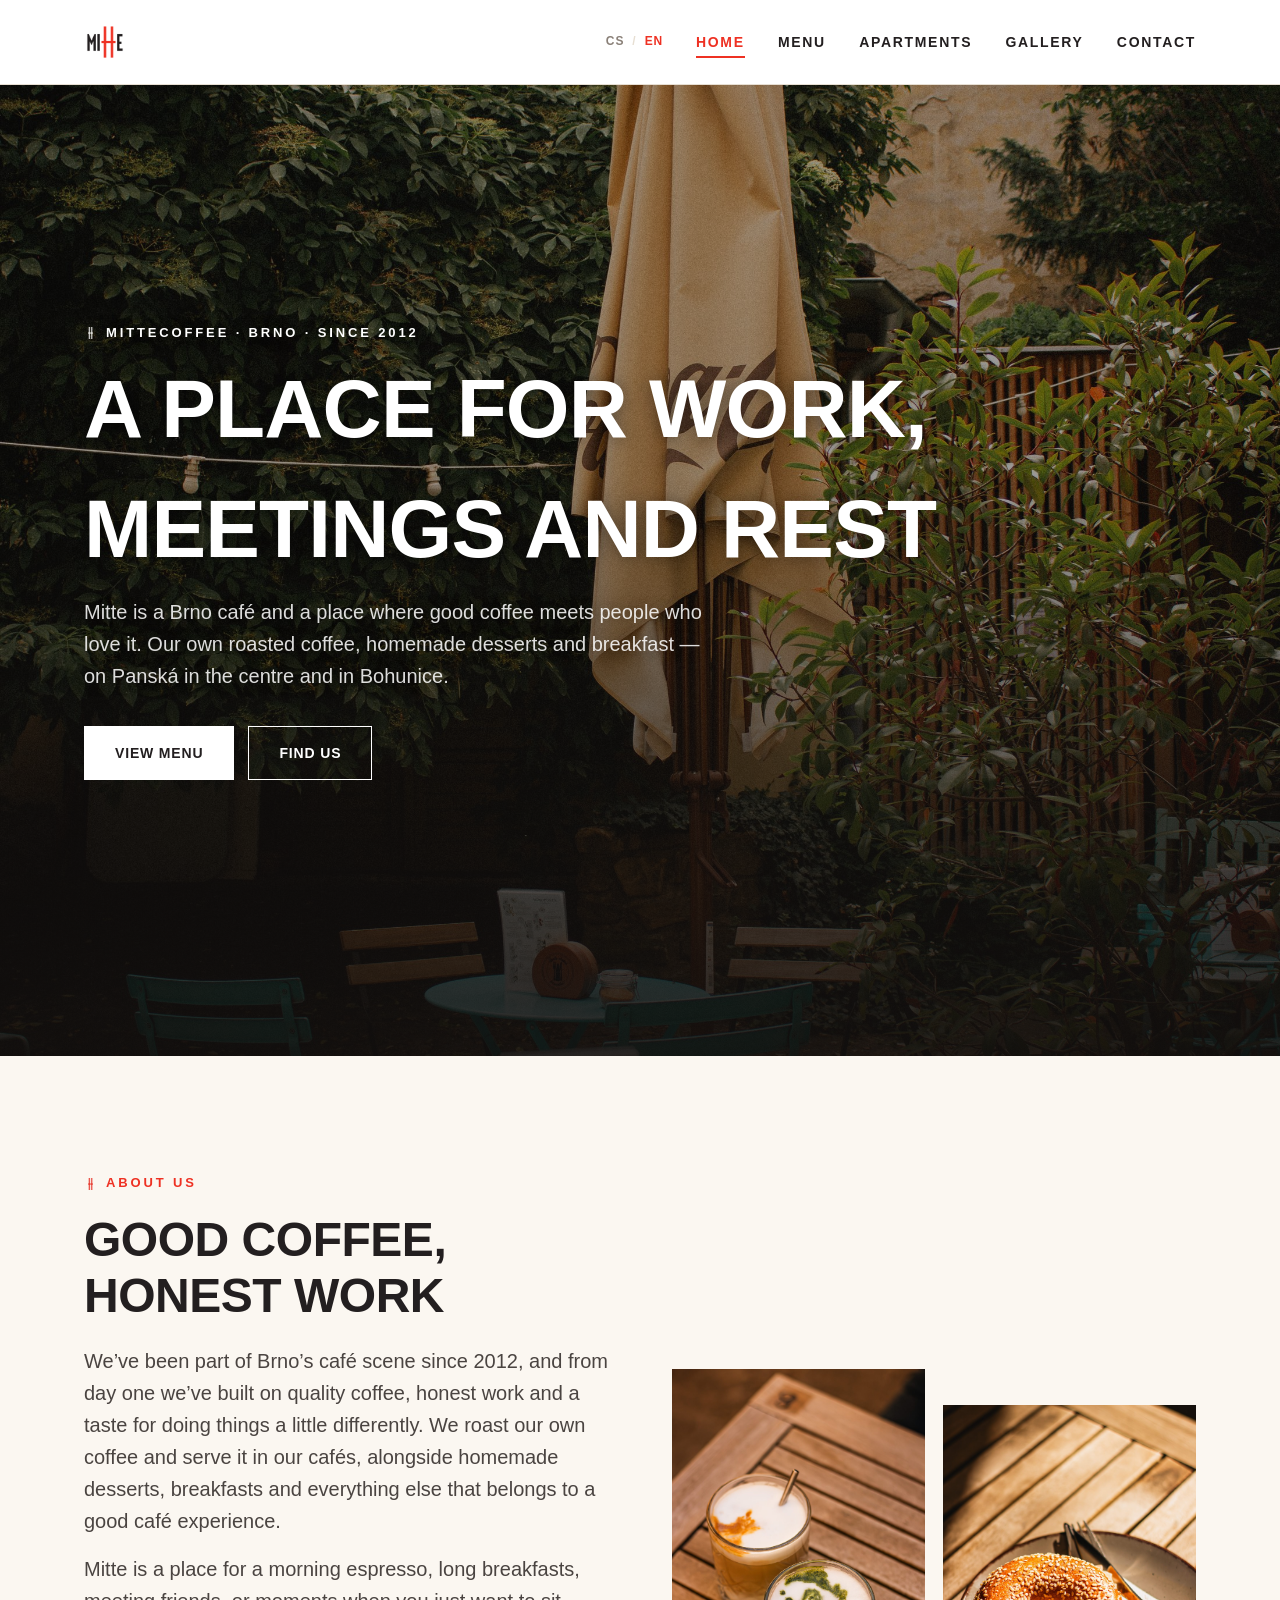
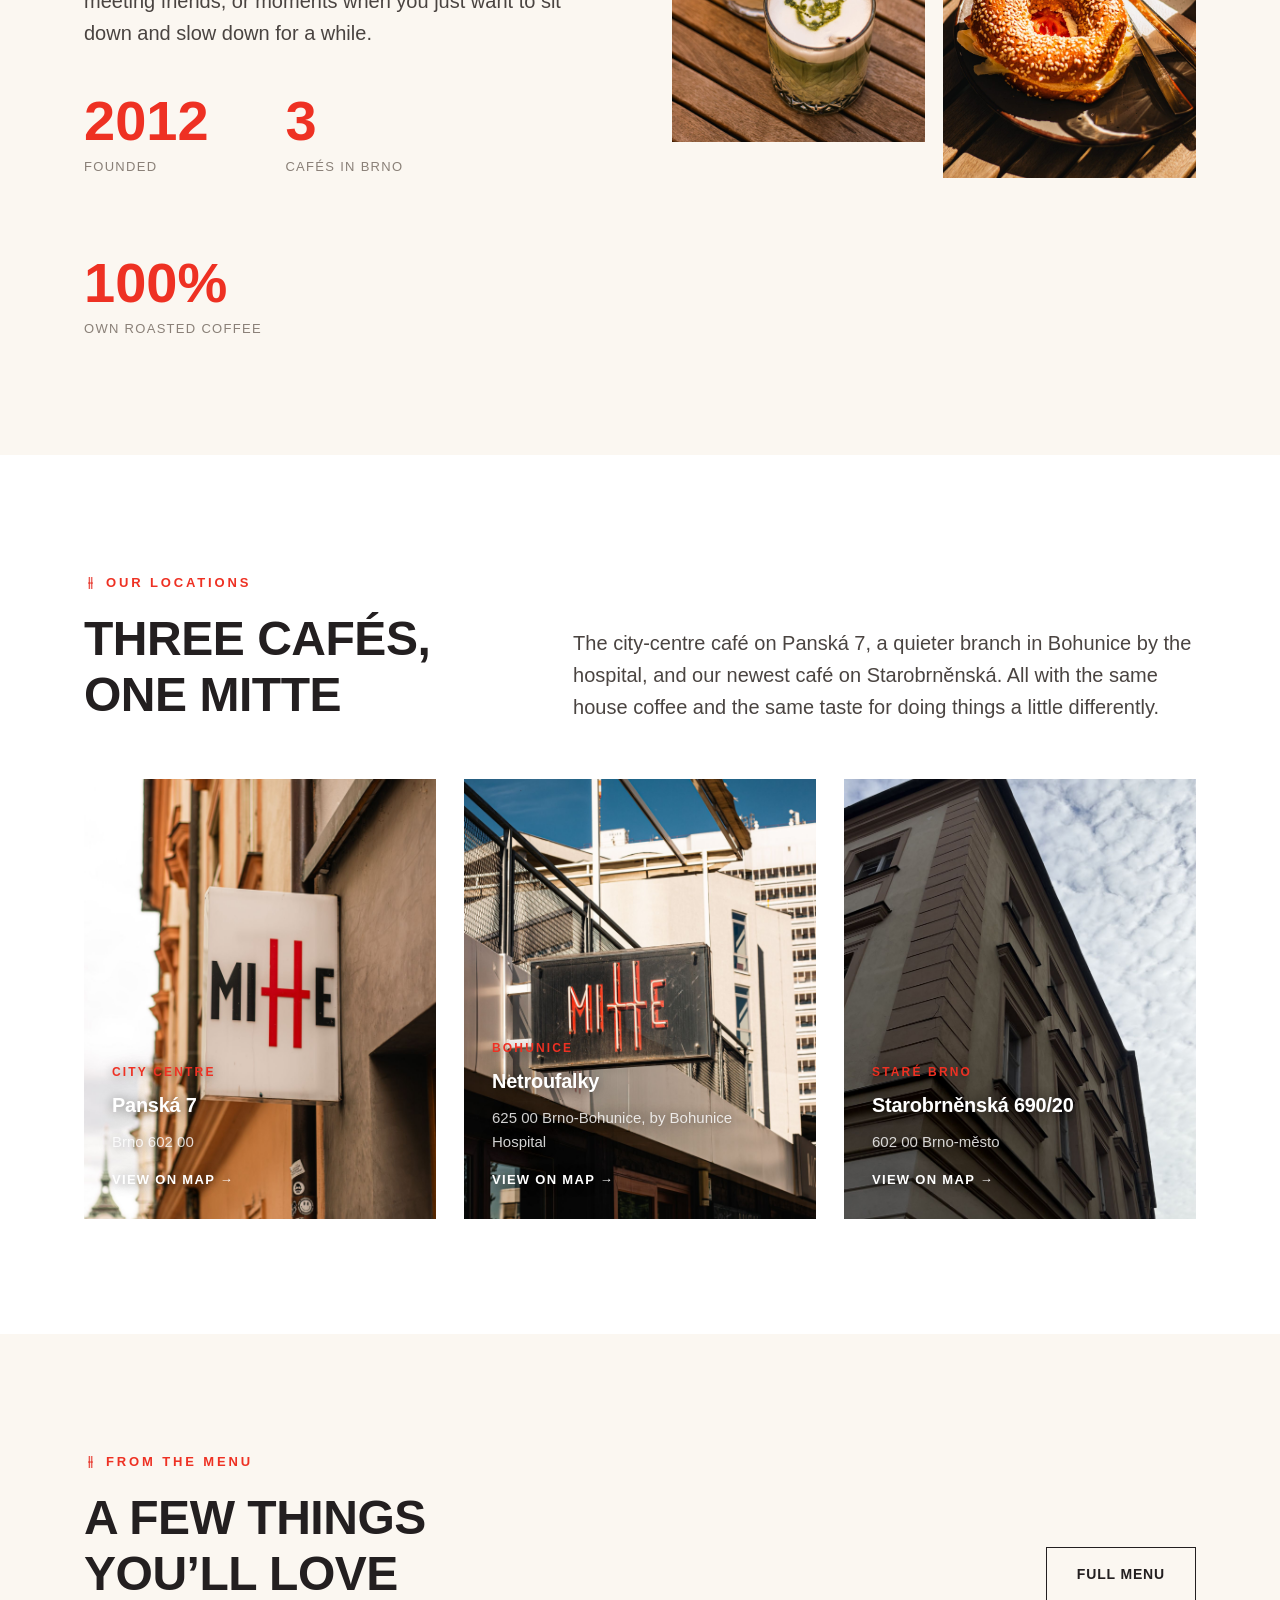
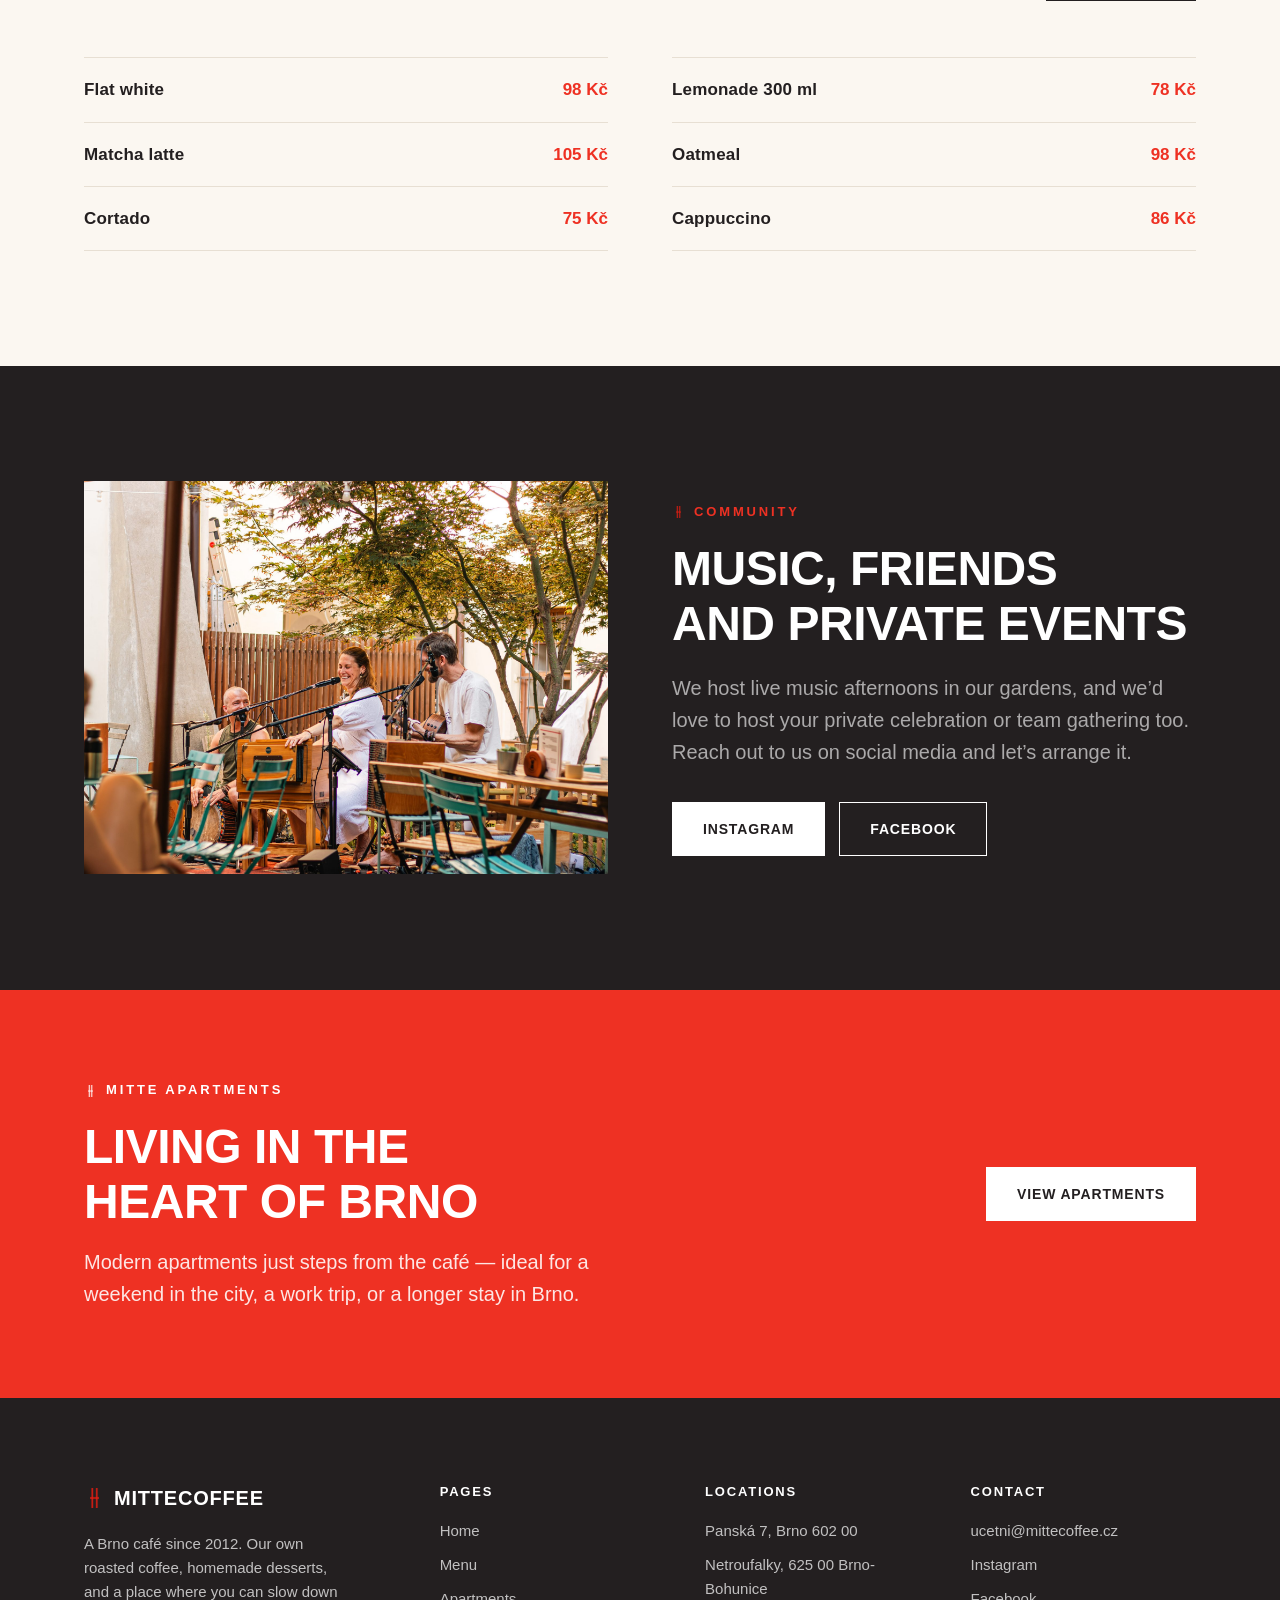
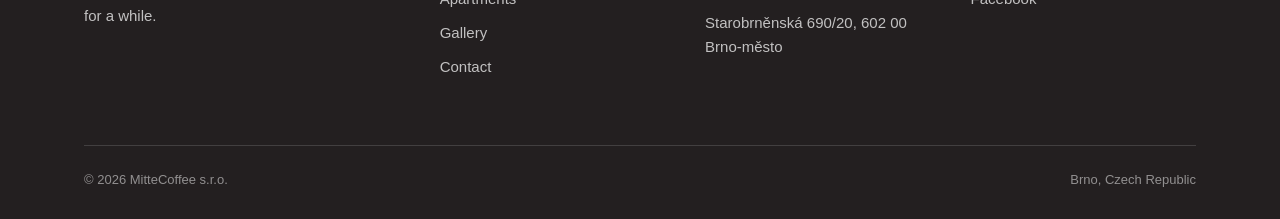
==== commit 583e86a8: "Add third location: MitteCoffee Starobrněnská - Home page: stat count 2→3, 'Dvě kavárny' → 'Tři kavá" ====
--- a/en/index.html
+++ b/en/index.html
@@ -4,7 +4,7 @@
 <meta charset="UTF-8">
 <meta name="viewport" content="width=device-width, initial-scale=1">
 <title>MitteCoffee — café in central Brno | Panská 7 &amp; Bohunice</title>
-<meta name="description" content="MitteCoffee is a Brno café since 2012. Our own roasted coffee, homemade desserts and breakfast on Panská 7 in central Brno and in Bohunice, by the hospital.">
+<meta name="description" content="MitteCoffee is a Brno café since 2012. Our own roasted coffee, homemade desserts and breakfast on Panská 7 in central Brno, in Bohunice by the hospital, and on Starobrněnská.">
 <link rel="canonical" href="https://www.mitte.cz/en/index.html">
 <link rel="alternate" hreflang="cs" href="https://www.mitte.cz/">
 <link rel="alternate" hreflang="en" href="https://www.mitte.cz/en/index.html">
@@ -59,7 +59,7 @@
           <p class="lede" style="margin-top:16px;">Mitte is a place for a morning espresso, long breakfasts, meeting friends, or moments when you just want to sit down and slow down for a while.</p>
           <div class="stat-row" style="margin-top:44px;">
             <div class="stat"><div class="num">2012</div><div class="label">Founded</div></div>
-            <div class="stat"><div class="num">2</div><div class="label">Cafés in Brno</div></div>
+            <div class="stat"><div class="num">3</div><div class="label">Cafés in Brno</div></div>
             <div class="stat"><div class="num">100%</div><div class="label">Own roasted coffee</div></div>
           </div>
         </div>
@@ -76,11 +76,11 @@
       <div class="section-head" data-reveal>
         <div>
           <span class="eyebrow"><span class="mark"></span>Our locations</span>
-          <h2 class="display" style="margin-top:14px;">Two cafés,<br>one Mitte</h2>
-        </div>
-        <p class="lede">The city-centre café on Panská 7, and a quieter branch in Bohunice, just by the hospital. Both with the same house coffee and the same taste for doing things a little differently.</p>
-      </div>
-      <div class="grid grid-2" data-reveal>
+          <h2 class="display" style="margin-top:14px;">Three cafés,<br>one Mitte</h2>
+        </div>
+        <p class="lede">The city-centre café on Panská 7, a quieter branch in Bohunice by the hospital, and our newest café on Starobrněnská. All with the same house coffee and the same taste for doing things a little differently.</p>
+      </div>
+      <div class="grid grid-3" data-reveal>
         <a href="contacts.html#centrum" class="loc-card">
           <img src="../assets/img/gallery/centrum/IMG_9508.jpg" alt="Interior of MitteCoffee city-centre café, Panská 7">
           <span class="tag">City centre</span>
@@ -95,6 +95,13 @@
           <span class="addr">625 00 Brno-Bohunice, by Bohunice Hospital</span>
           <span class="go">View on map →</span>
         </a>
+        <a href="contacts.html#starobrnenska" class="loc-card">
+          <img src="../assets/img/gallery/starobrnenska/IMG_2099.jpg" alt="Building front of the MitteCoffee café on Starobrněnská">
+          <span class="tag">Staré Brno</span>
+          <h3>Starobrněnská 690/20</h3>
+          <span class="addr">602 00 Brno-město</span>
+          <span class="go">View on map →</span>
+        </a>
       </div>
     </div>
   </section>
@@ -175,6 +182,7 @@
         <ul class="footer-list">
           <li>Panská 7, Brno 602 00</li>
           <li>Netroufalky, 625 00 Brno-Bohunice</li>
+          <li>Starobrněnská 690/20, 602 00 Brno-město</li>
         </ul>
       </div>
       <div>
--- a/assets/css/style.css
+++ b/assets/css/style.css
@@ -88,14 +88,14 @@
 
 h1.display, .h1{
   font-size: clamp(40px, 6.4vw, 84px);
-  line-height: 0.98;
+  line-height: 1.12;
   letter-spacing: -0.01em;
   text-transform: uppercase;
   font-weight: 700;
 }
 h2.display, .h2{
   font-size: clamp(30px, 4vw, 48px);
-  line-height: 1.04;
+  line-height: 1.16;
   text-transform: uppercase;
   font-weight: 700;
 }
@@ -265,11 +265,11 @@
 }
 .hero-h1 .line{
   display: block;
-  line-height: 1;
+  line-height: 1.16;
   white-space: nowrap;
 }
 .hero-h1 .line + .line{
-  margin-top: 0.45em;
+  margin-top: 0.3em;
 }
 @media (max-width: 640px){
   .hero-h1 .line{ white-space: normal; }
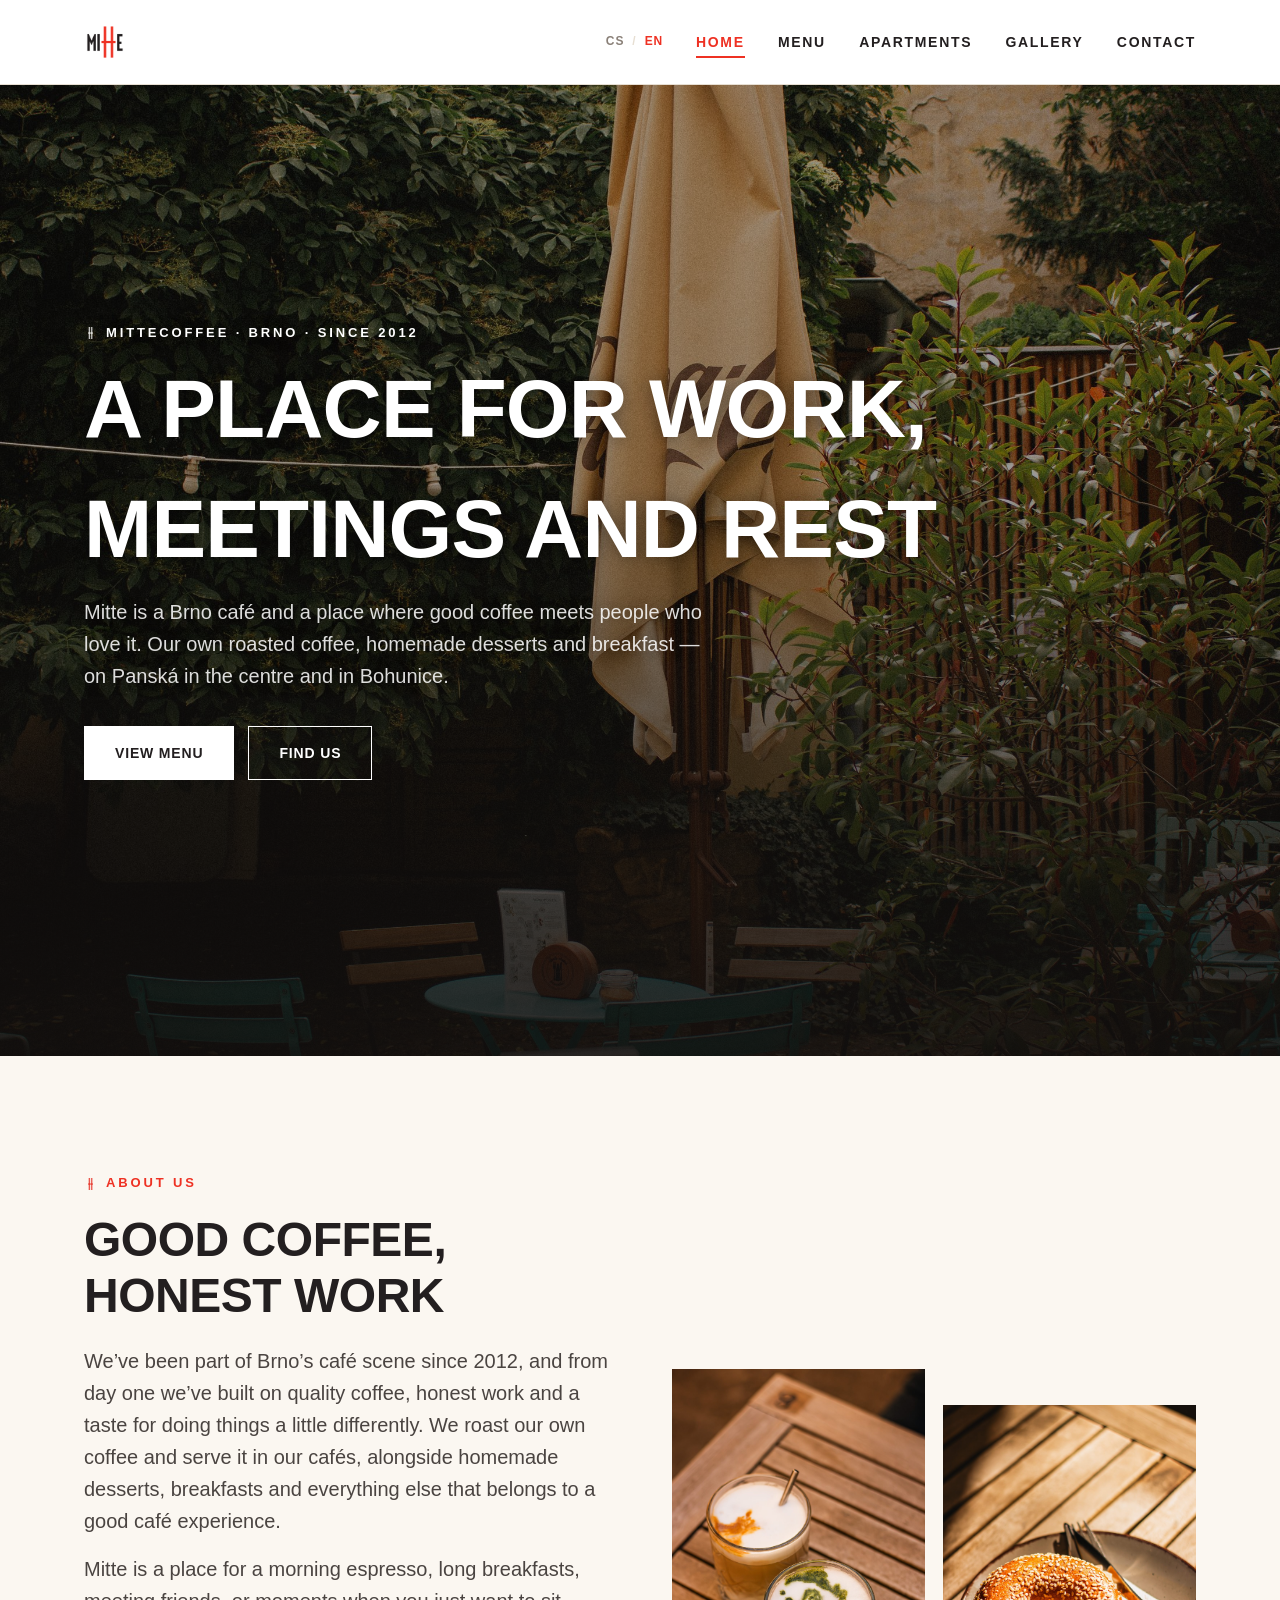
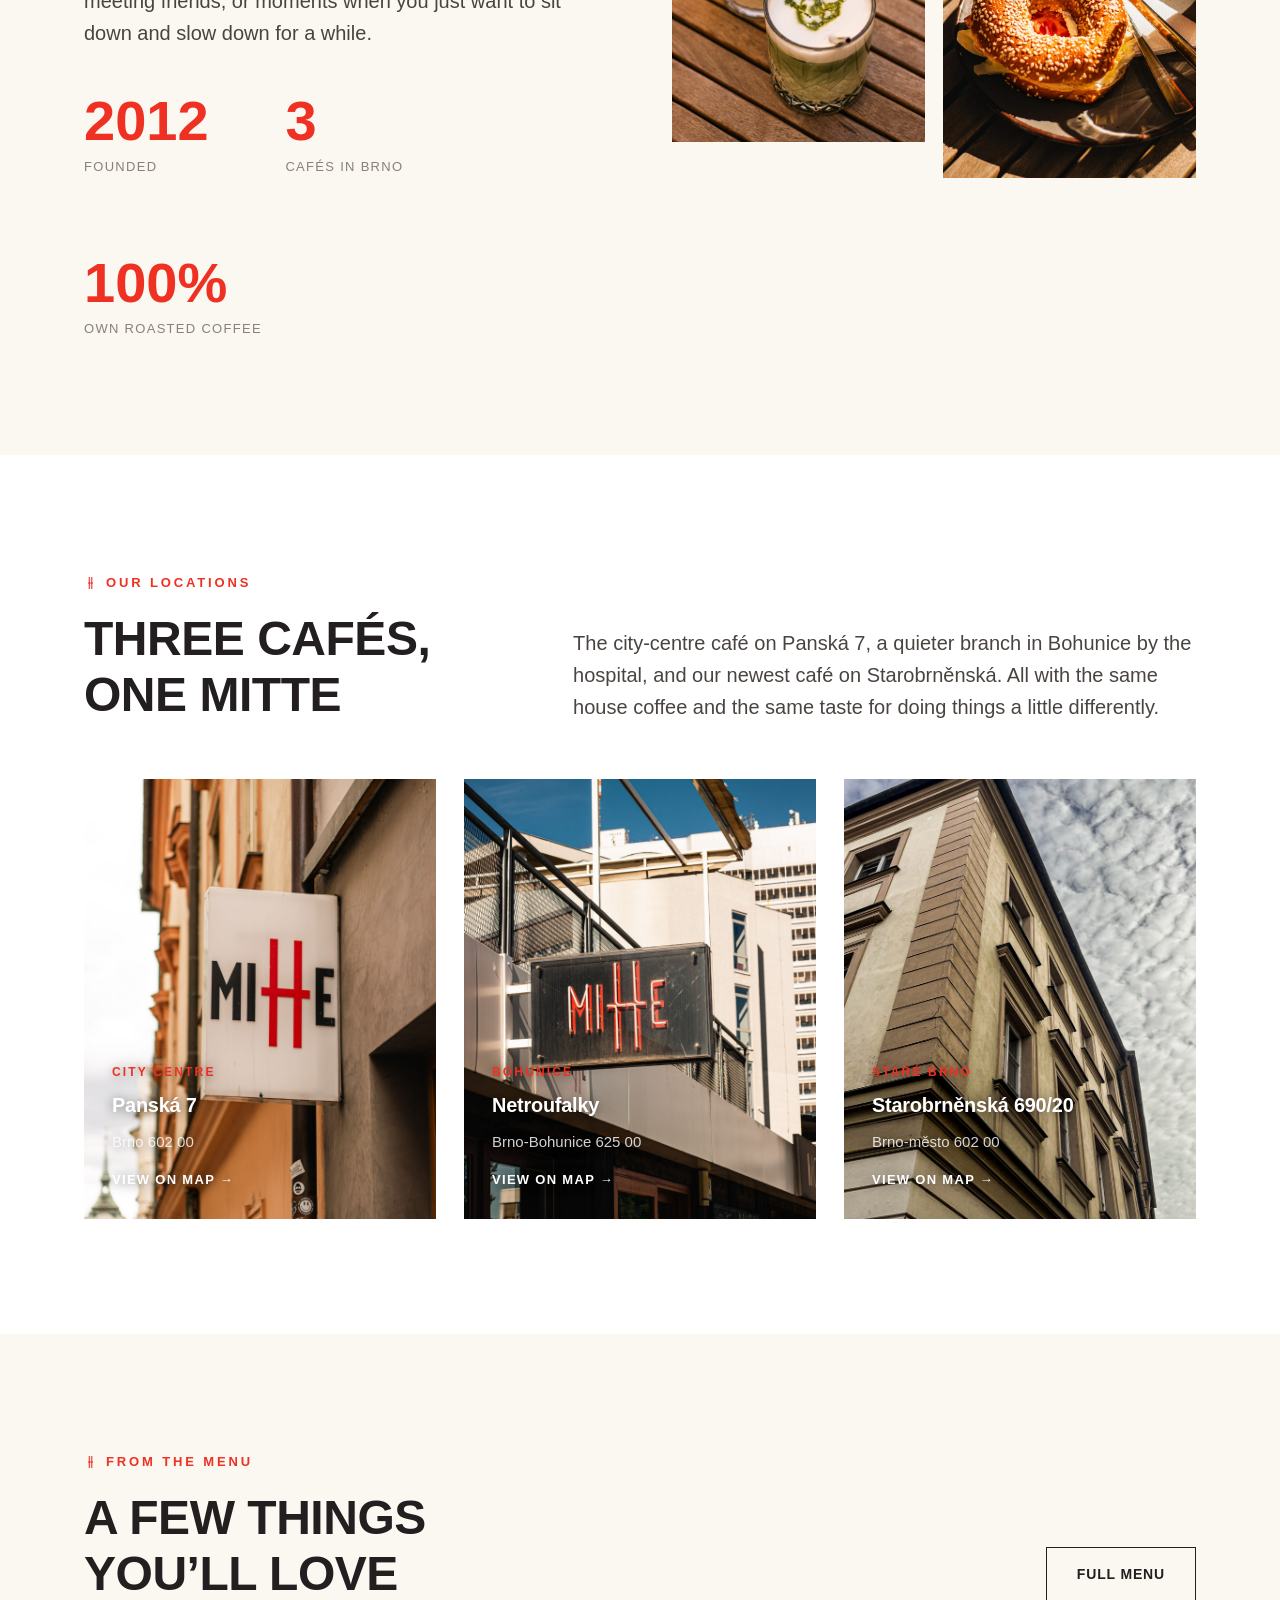
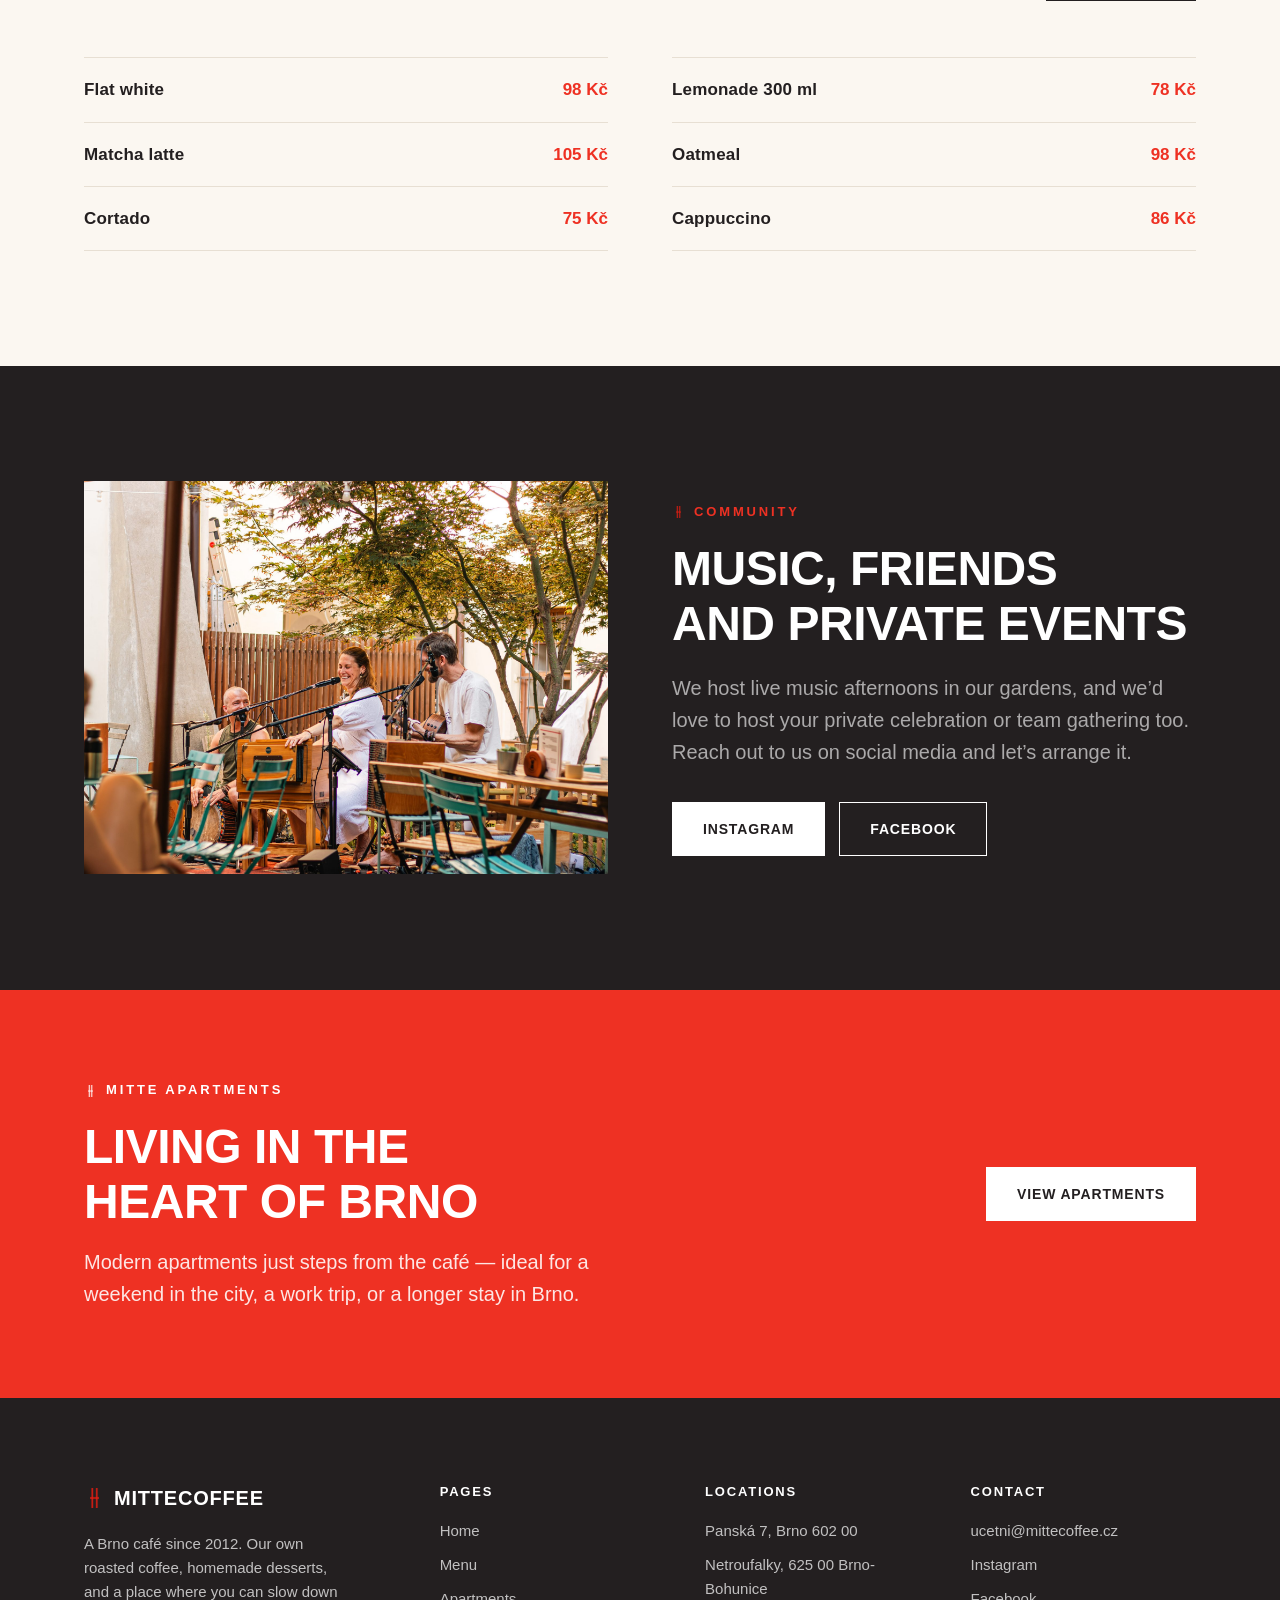
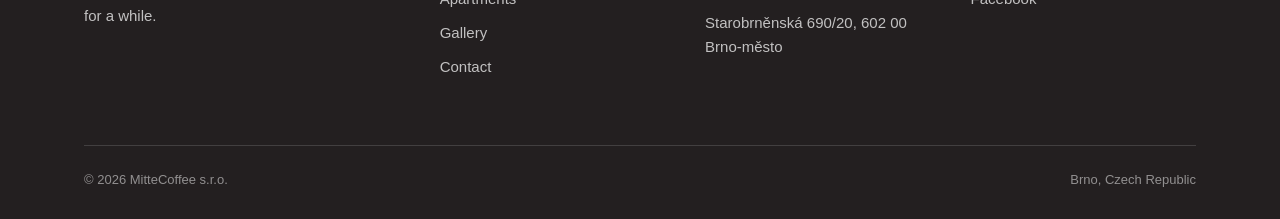
==== commit 57259875: "Unify address format across the three homepage location cards (City PSC) Co-Authored-By: Claude Sonn" ====
--- a/en/index.html
+++ b/en/index.html
@@ -92,14 +92,14 @@
           <img src="../assets/img/gallery/spital/IMG_9941.jpg" alt="Moss MITTE logo on the wall of the Bohunice café, Netroufalky">
           <span class="tag">Bohunice</span>
           <h3>Netroufalky</h3>
-          <span class="addr">625 00 Brno-Bohunice, by Bohunice Hospital</span>
+          <span class="addr">Brno-Bohunice 625 00</span>
           <span class="go">View on map →</span>
         </a>
         <a href="contacts.html#starobrnenska" class="loc-card">
           <img src="../assets/img/gallery/starobrnenska/IMG_2099.jpg" alt="Building front of the MitteCoffee café on Starobrněnská">
           <span class="tag">Staré Brno</span>
           <h3>Starobrněnská 690/20</h3>
-          <span class="addr">602 00 Brno-město</span>
+          <span class="addr">Brno-město 602 00</span>
           <span class="go">View on map →</span>
         </a>
       </div>
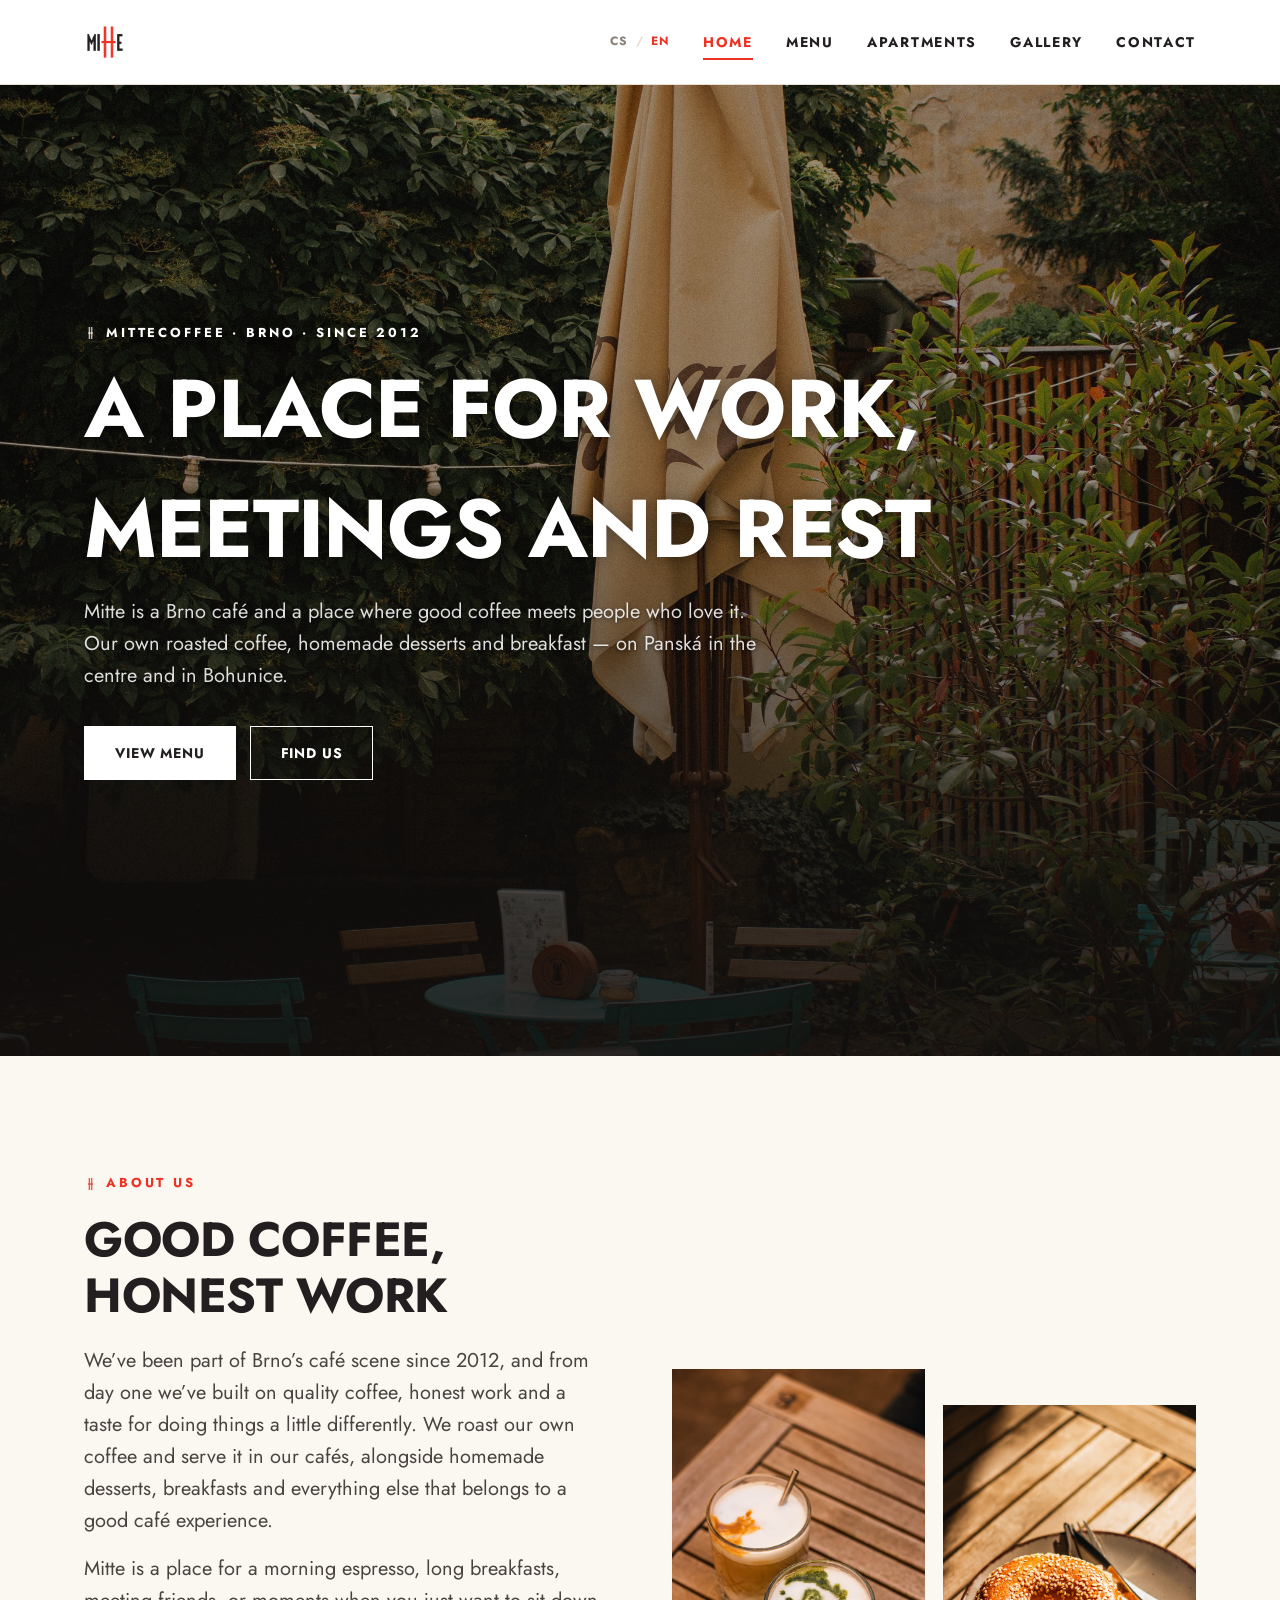
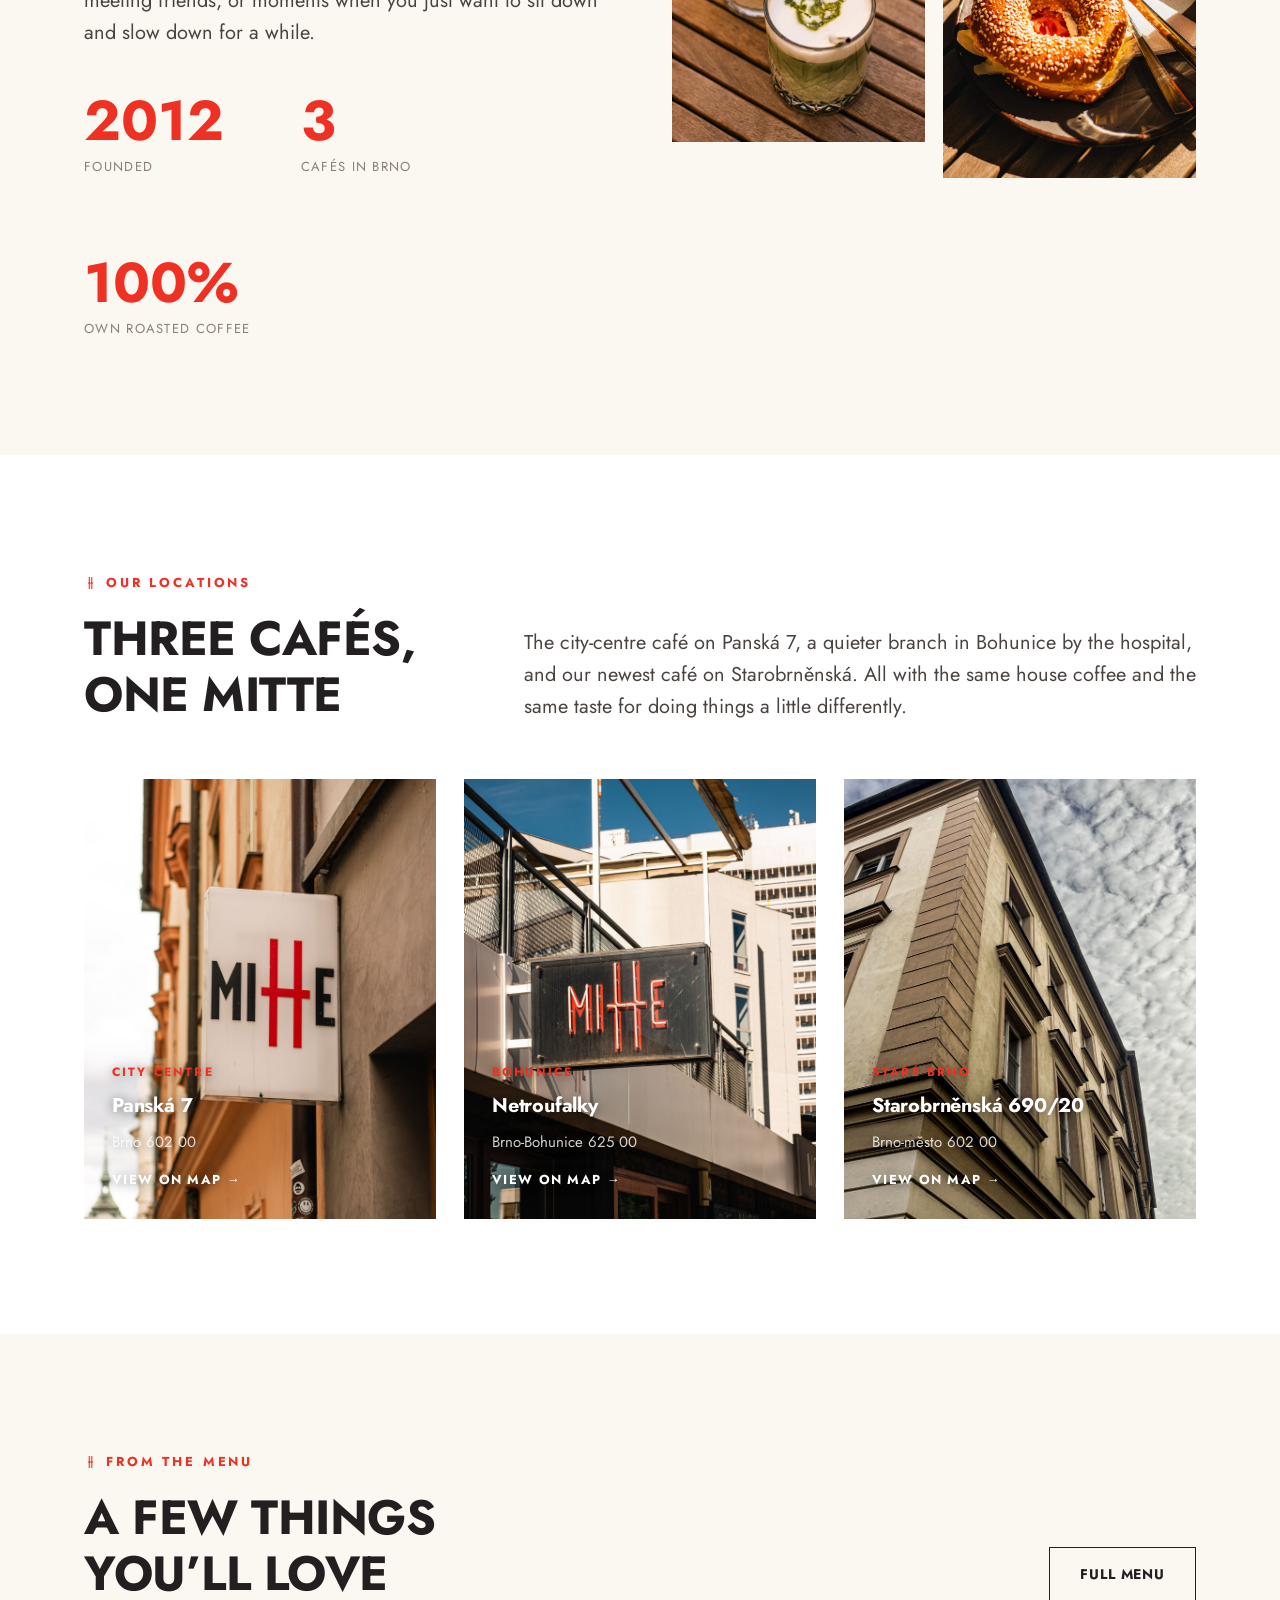
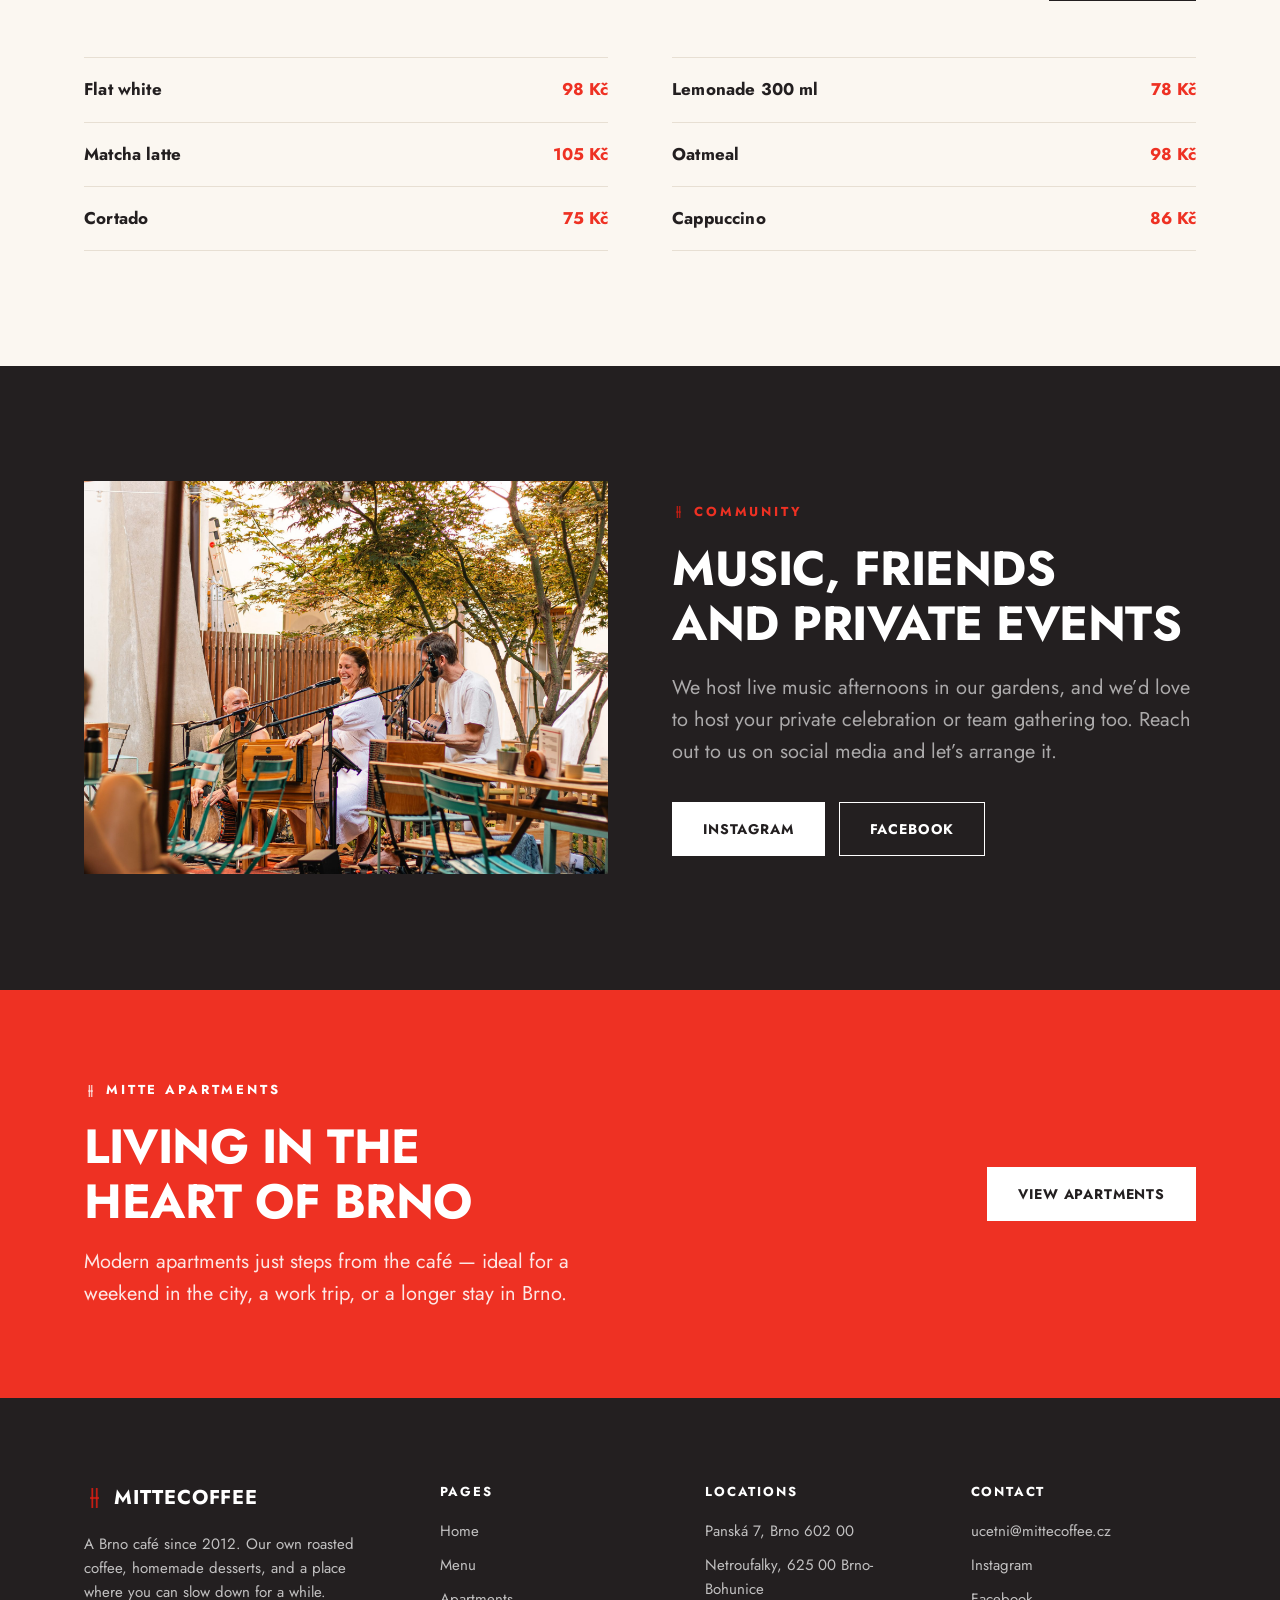
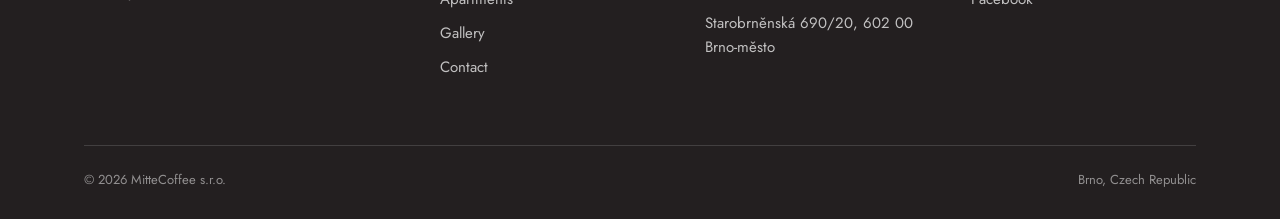
==== commit 8ef0e3ef: "Switch brand font from Gill Sans to Jost (Google Font) for full Czech diacritic support Gill Sans is" ====
--- a/en/index.html
+++ b/en/index.html
@@ -9,6 +9,9 @@
 <link rel="alternate" hreflang="cs" href="https://www.mitte.cz/">
 <link rel="alternate" hreflang="en" href="https://www.mitte.cz/en/index.html">
 <link rel="alternate" hreflang="x-default" href="https://www.mitte.cz/">
+<link rel="preconnect" href="https://fonts.googleapis.com">
+<link rel="preconnect" href="https://fonts.gstatic.com" crossorigin>
+<link href="https://fonts.googleapis.com/css2?family=Jost:wght@400;700&display=swap" rel="stylesheet">
 <link rel="stylesheet" href="../assets/css/style.css">
 </head>
 <body>
--- a/assets/css/style.css
+++ b/assets/css/style.css
@@ -19,7 +19,7 @@
   --line: #E7DFD3;
   --muted: #8A8078;
 
-  --font: 'Gill Sans MT', 'Gill Sans', Corbel, Calibri, 'Trebuchet MS', sans-serif;
+  --font: 'Jost', 'Gill Sans MT', 'Gill Sans', Corbel, Calibri, 'Trebuchet MS', sans-serif;
 
   --wrap: 1240px;
   --gutter: clamp(20px, 5vw, 64px);
@@ -245,8 +245,11 @@
   background: linear-gradient(180deg, rgba(18,15,14,.4) 0%, rgba(18,15,14,.42) 40%, rgba(18,15,14,.9) 100%);
   z-index: 1;
 }
-.hero-inner .eyebrow, .hero-inner h1, .hero-inner .lede{
+.hero-inner .eyebrow, .hero-inner h1{
   text-shadow: 0 1px 16px rgba(0,0,0,.4);
+}
+.hero-inner .lede{
+  text-shadow: 0 1px 4px rgba(0,0,0,.6);
 }
 .hero-inner{
   position: relative;
@@ -354,7 +357,7 @@
 .loc-card::before{
   content: '';
   position: absolute; inset: 0;
-  background: linear-gradient(180deg, rgba(8,6,5,0) 0%, rgba(8,6,5,.22) 28%, rgba(8,6,5,.9) 48%, rgba(8,6,5,.99) 100%);
+  background: linear-gradient(180deg, rgba(18,15,14,.4) 0%, rgba(18,15,14,.42) 40%, rgba(18,15,14,.9) 100%);
 }
 .loc-card .tag, .loc-card h3, .loc-card .addr, .loc-card .go{
   text-shadow: 0 1px 12px rgba(0,0,0,.55);
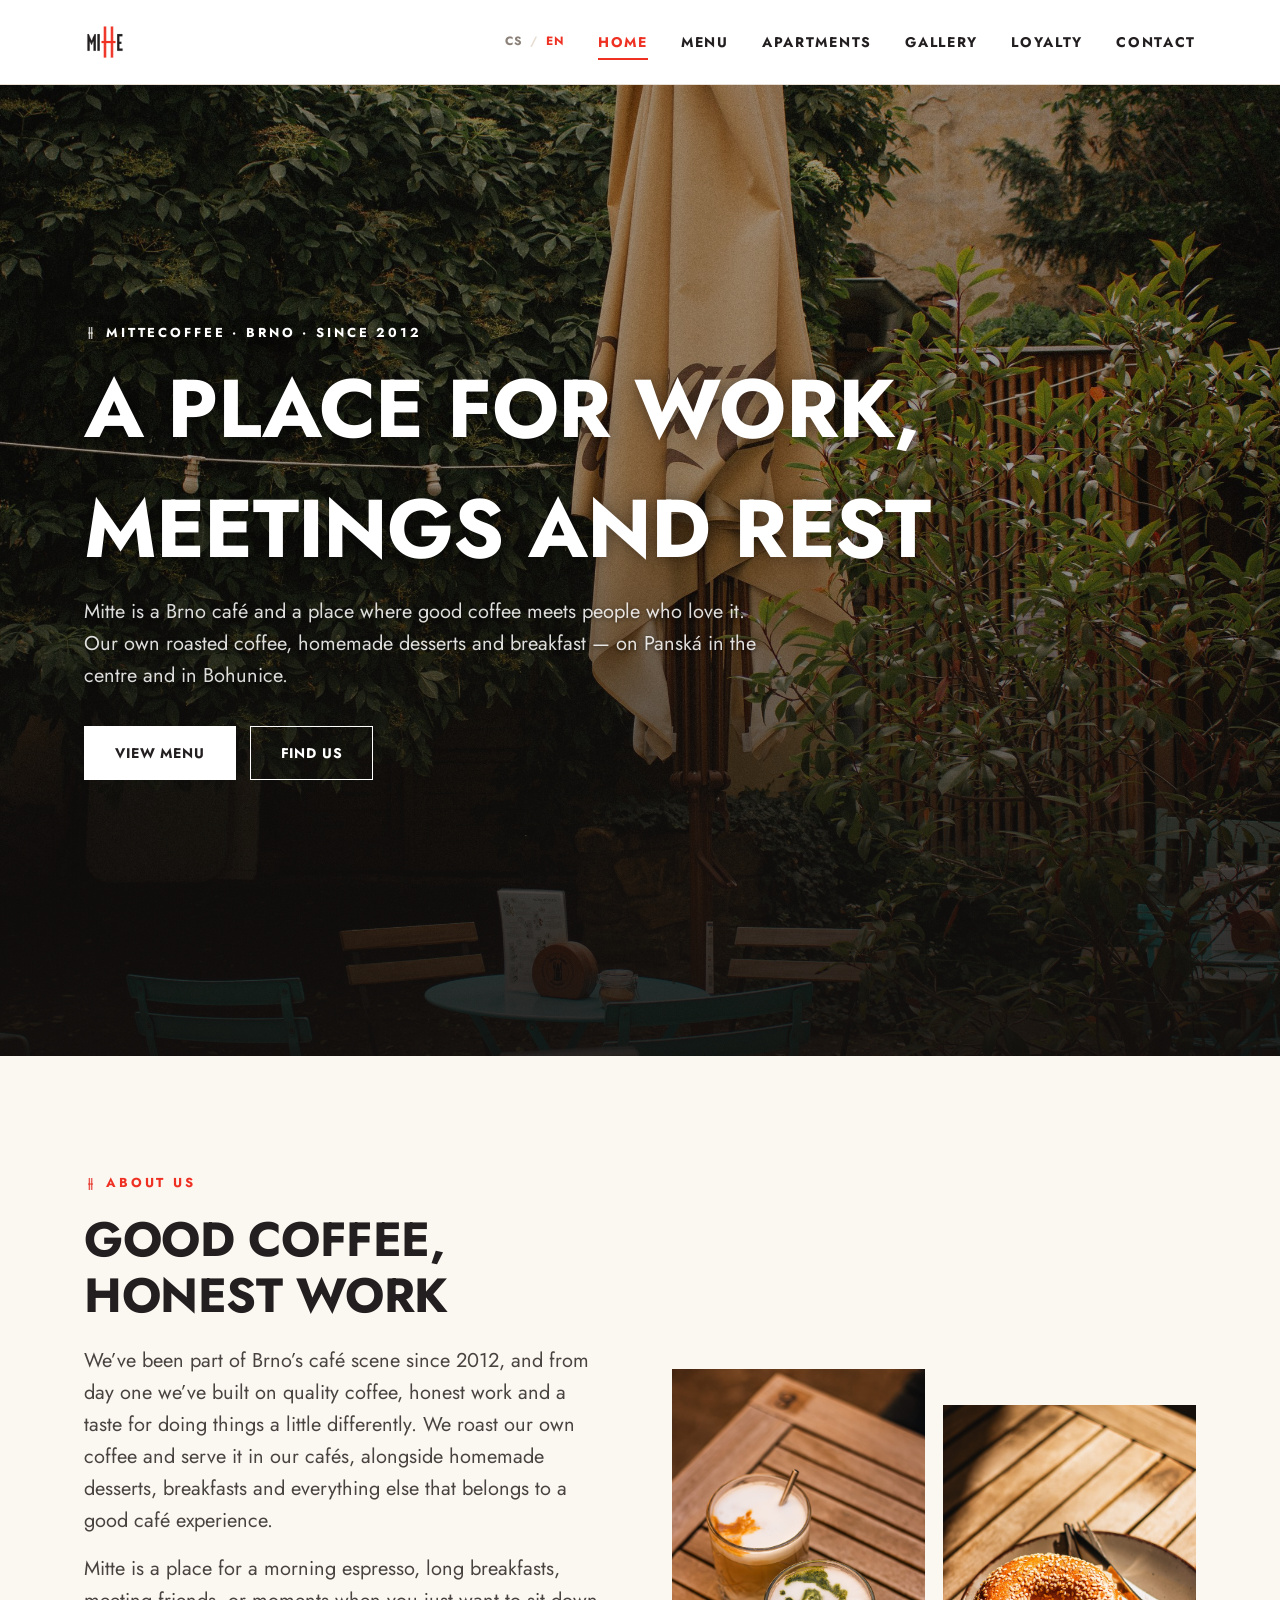
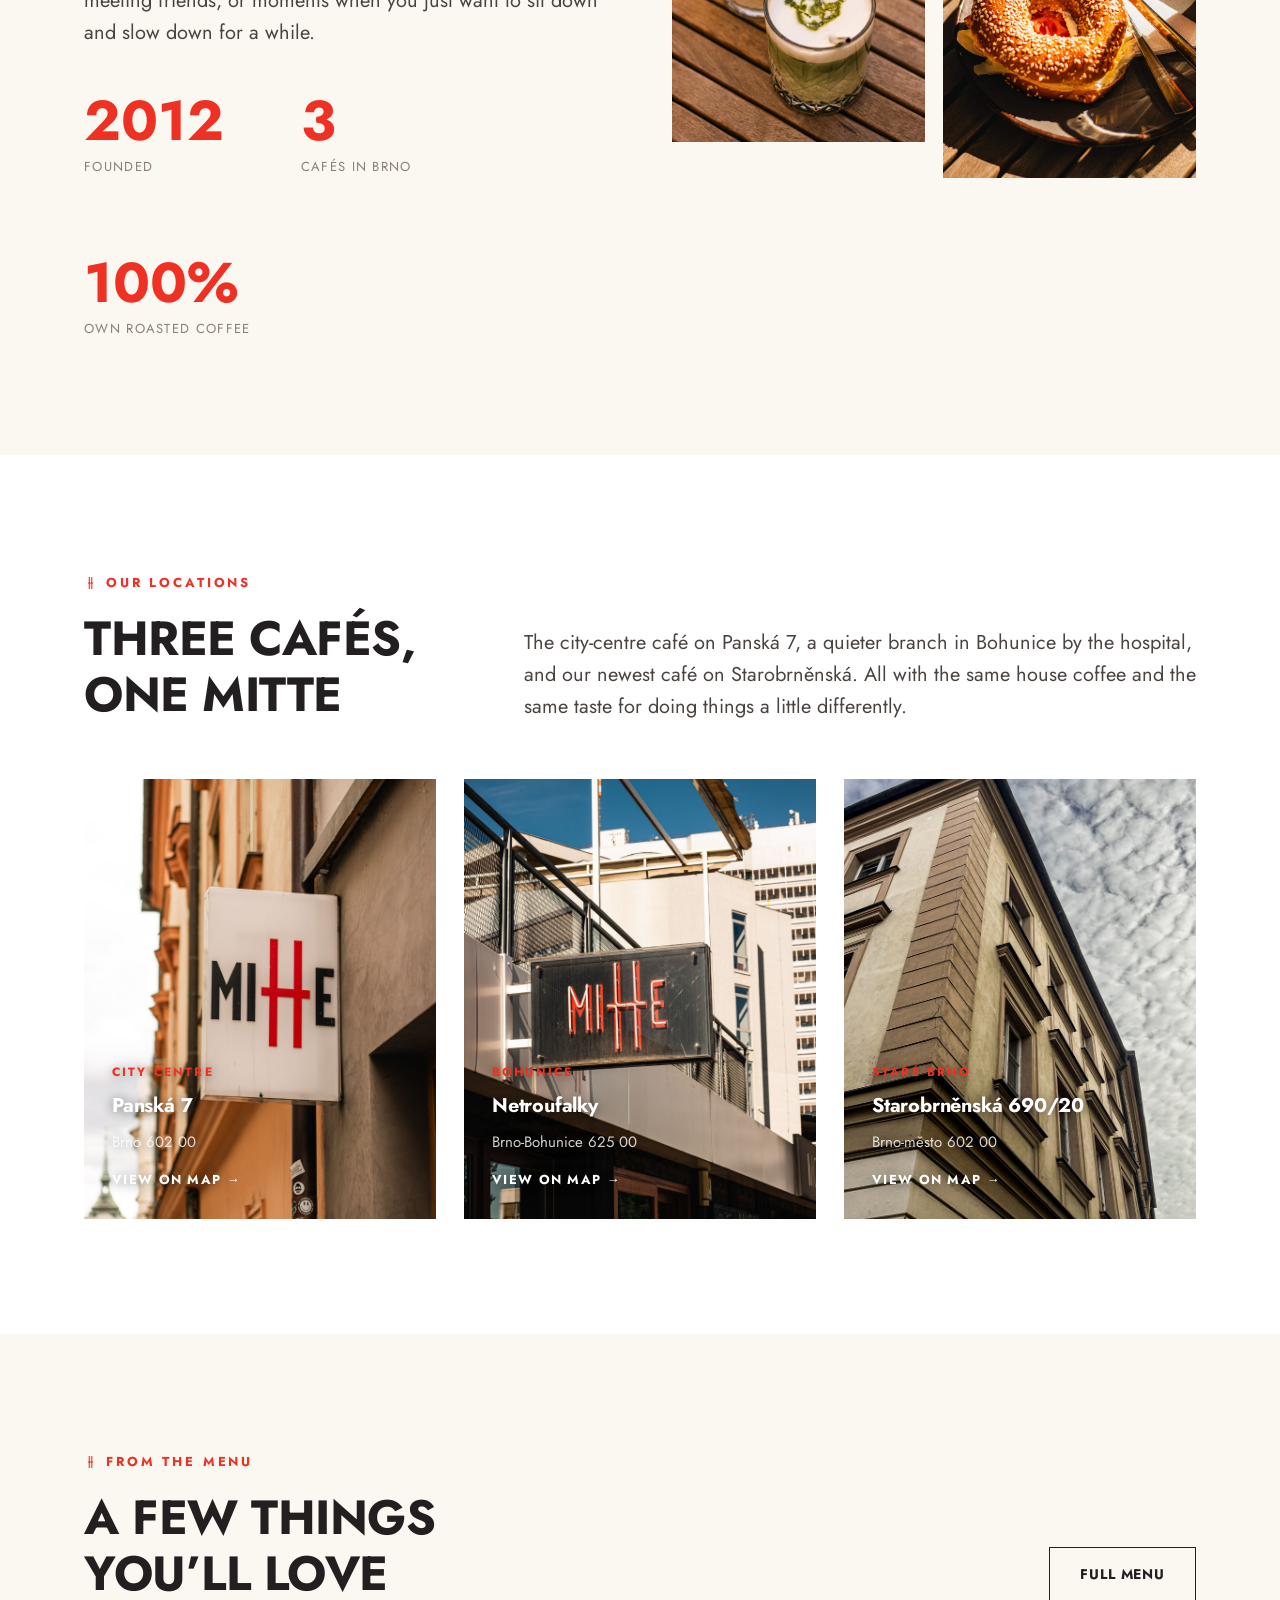
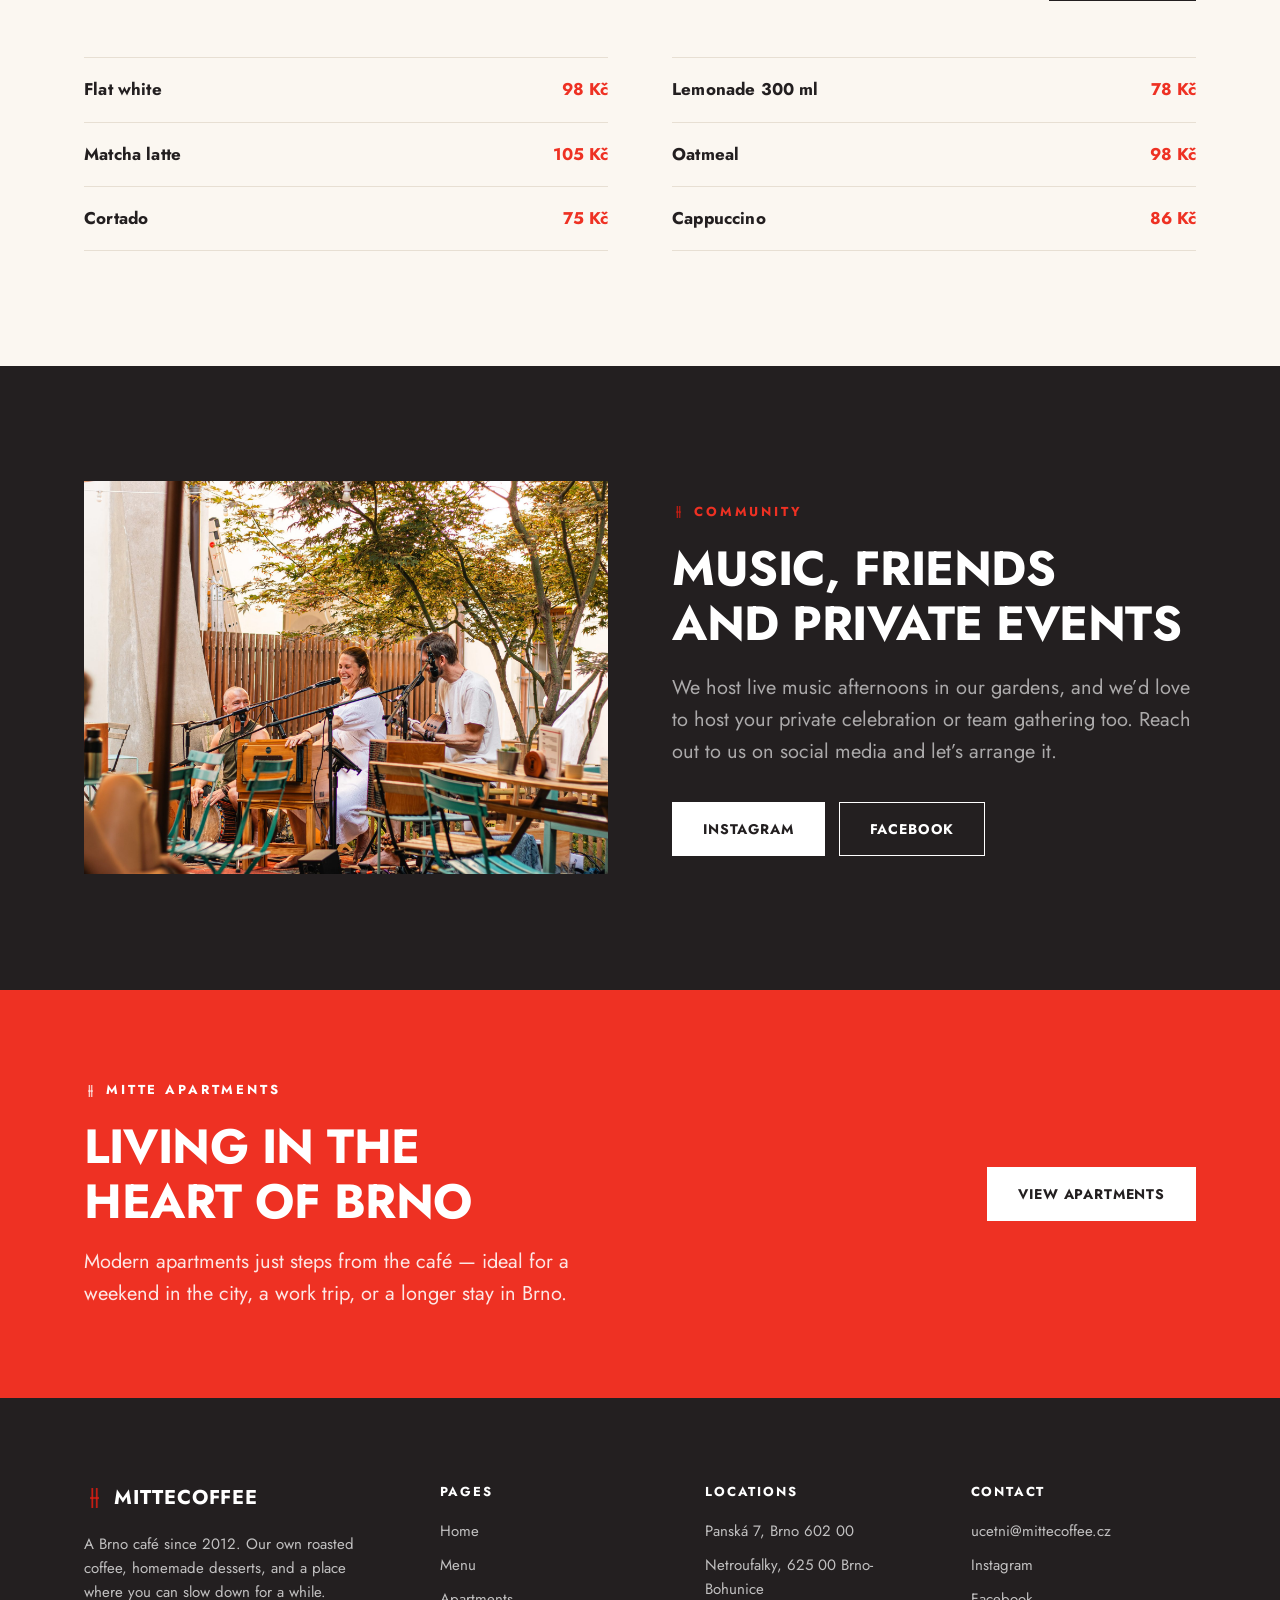
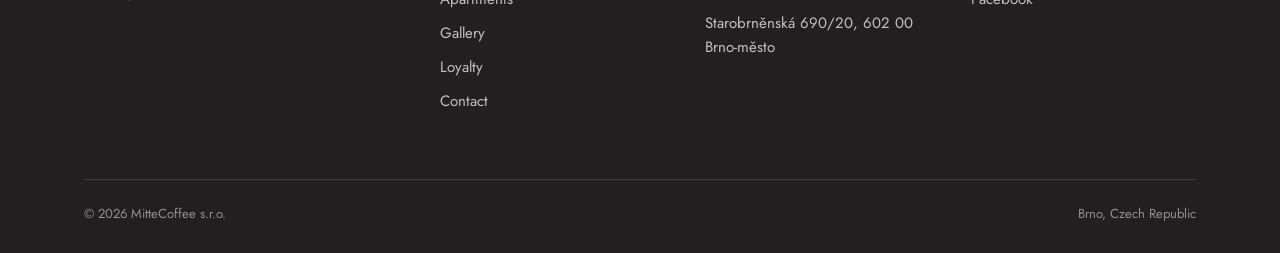
==== commit cabeee9f: "Přidat záložku Věrnostní program (MitteCoffee Club) s registrací Nová stránka club.html (CS) a en/cl" ====
--- a/en/index.html
+++ b/en/index.html
@@ -30,6 +30,7 @@
           <li><a href="menu.html">Menu</a></li>
           <li><a href="apartments.html">Apartments</a></li>
           <li><a href="gallery.html">Gallery</a></li>
+          <li><a href="club.html">Loyalty</a></li>
           <li><a href="contacts.html">Contact</a></li>
         </ul>
       </nav>
@@ -177,6 +178,7 @@
           <li><a href="menu.html">Menu</a></li>
           <li><a href="apartments.html">Apartments</a></li>
           <li><a href="gallery.html">Gallery</a></li>
+          <li><a href="club.html">Loyalty</a></li>
           <li><a href="contacts.html">Contact</a></li>
         </ul>
       </div>
--- a/assets/css/style.css
+++ b/assets/css/style.css
@@ -702,3 +702,18 @@
 /* fade-up reveal */
 [data-reveal]{ opacity: 0; transform: translateY(18px); transition: opacity .7s var(--ease), transform .7s var(--ease); }
 [data-reveal].is-visible{ opacity: 1; transform: translateY(0); }
+
+/* ------------------------------------ věrnostní program (club.html) ---------- */
+.club-stats{ margin-top: 44px; }
+.club-steps{ list-style: none; margin: 0; padding: 0; counter-reset: none; }
+.club-steps li{ border-top: 2px solid var(--ink); padding-top: 22px; }
+.club-steps h3{ margin-top: 14px; }
+.club-steps p{ margin-top: 10px; }
+.club-step-num{
+  display: inline-flex; align-items: center; justify-content: center;
+  width: 44px; height: 44px; background: var(--red); color: #fff;
+  font-weight: 700; font-size: 20px;
+}
+.club-note{ margin-top: 36px; font-size: 15px; }
+.club-register a{ color: var(--red); }
+#mitte-club iframe{ width: 100%; border: 0; display: block; }
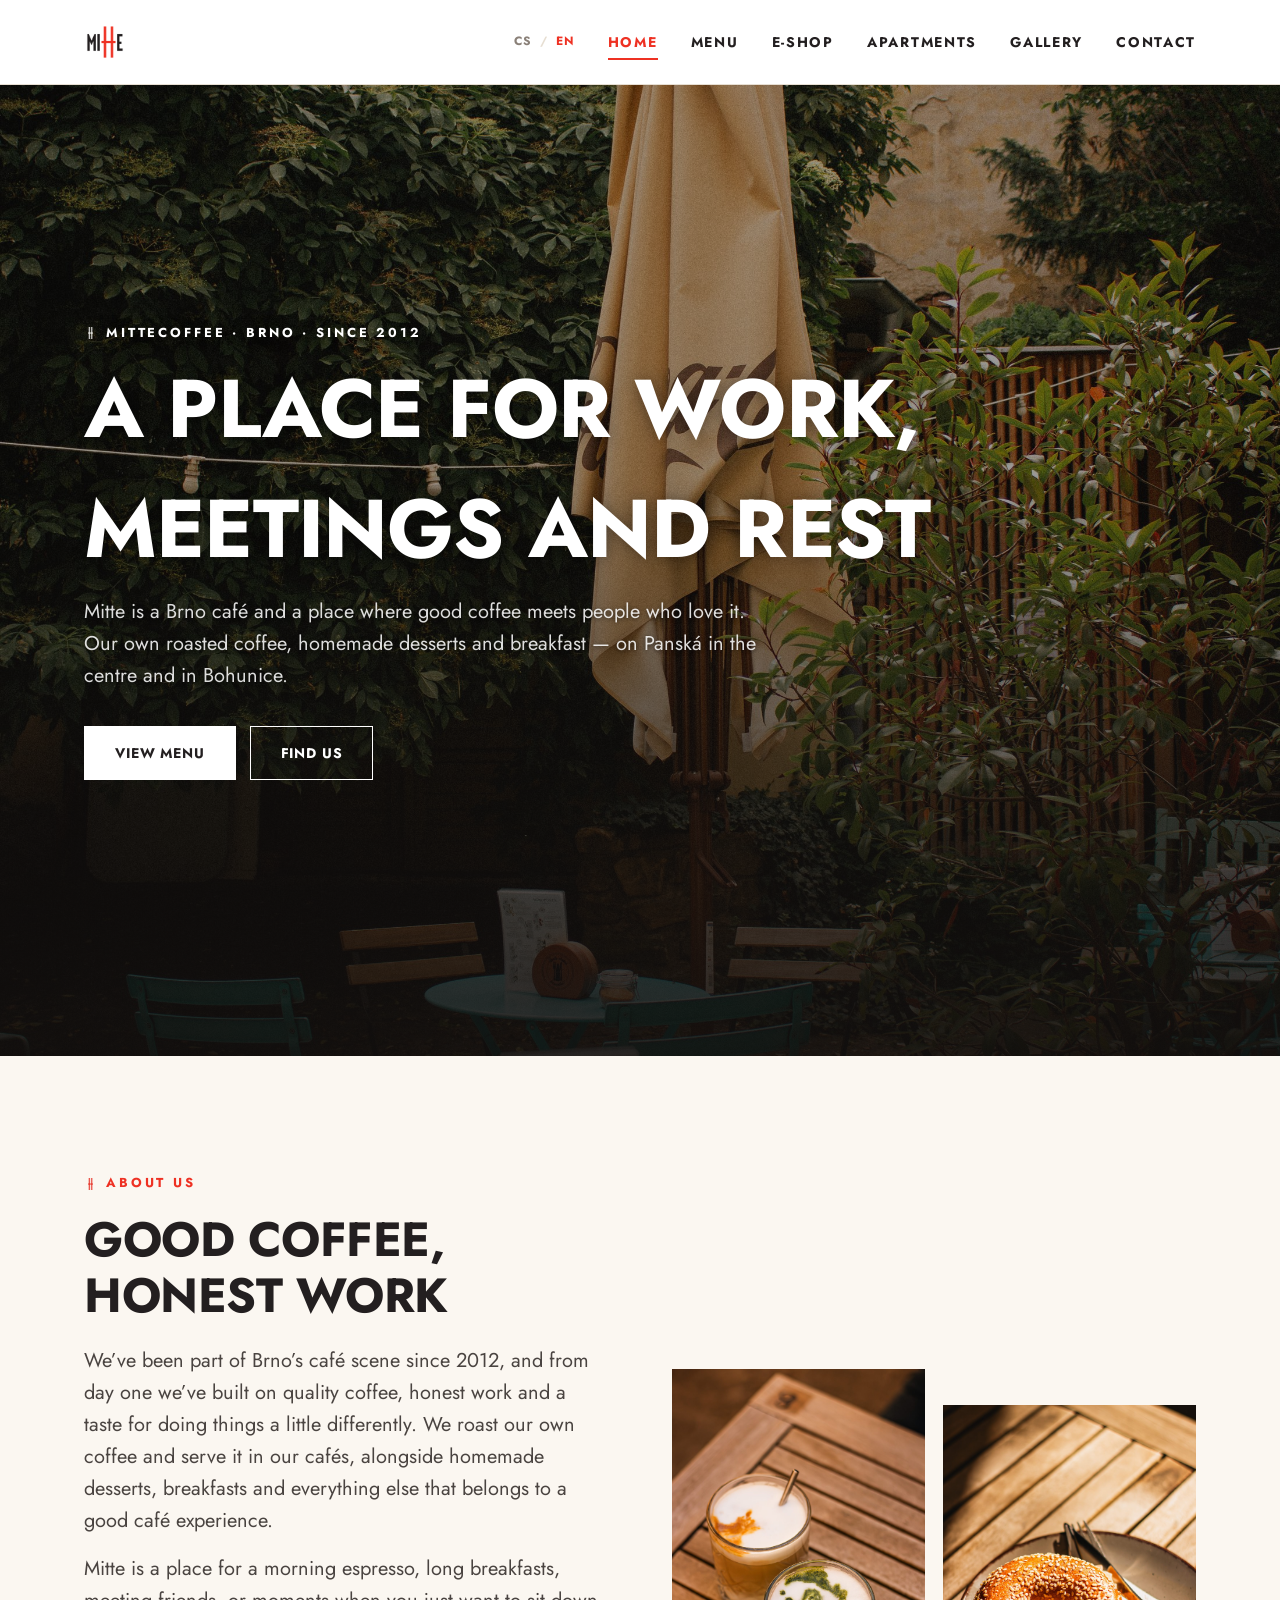
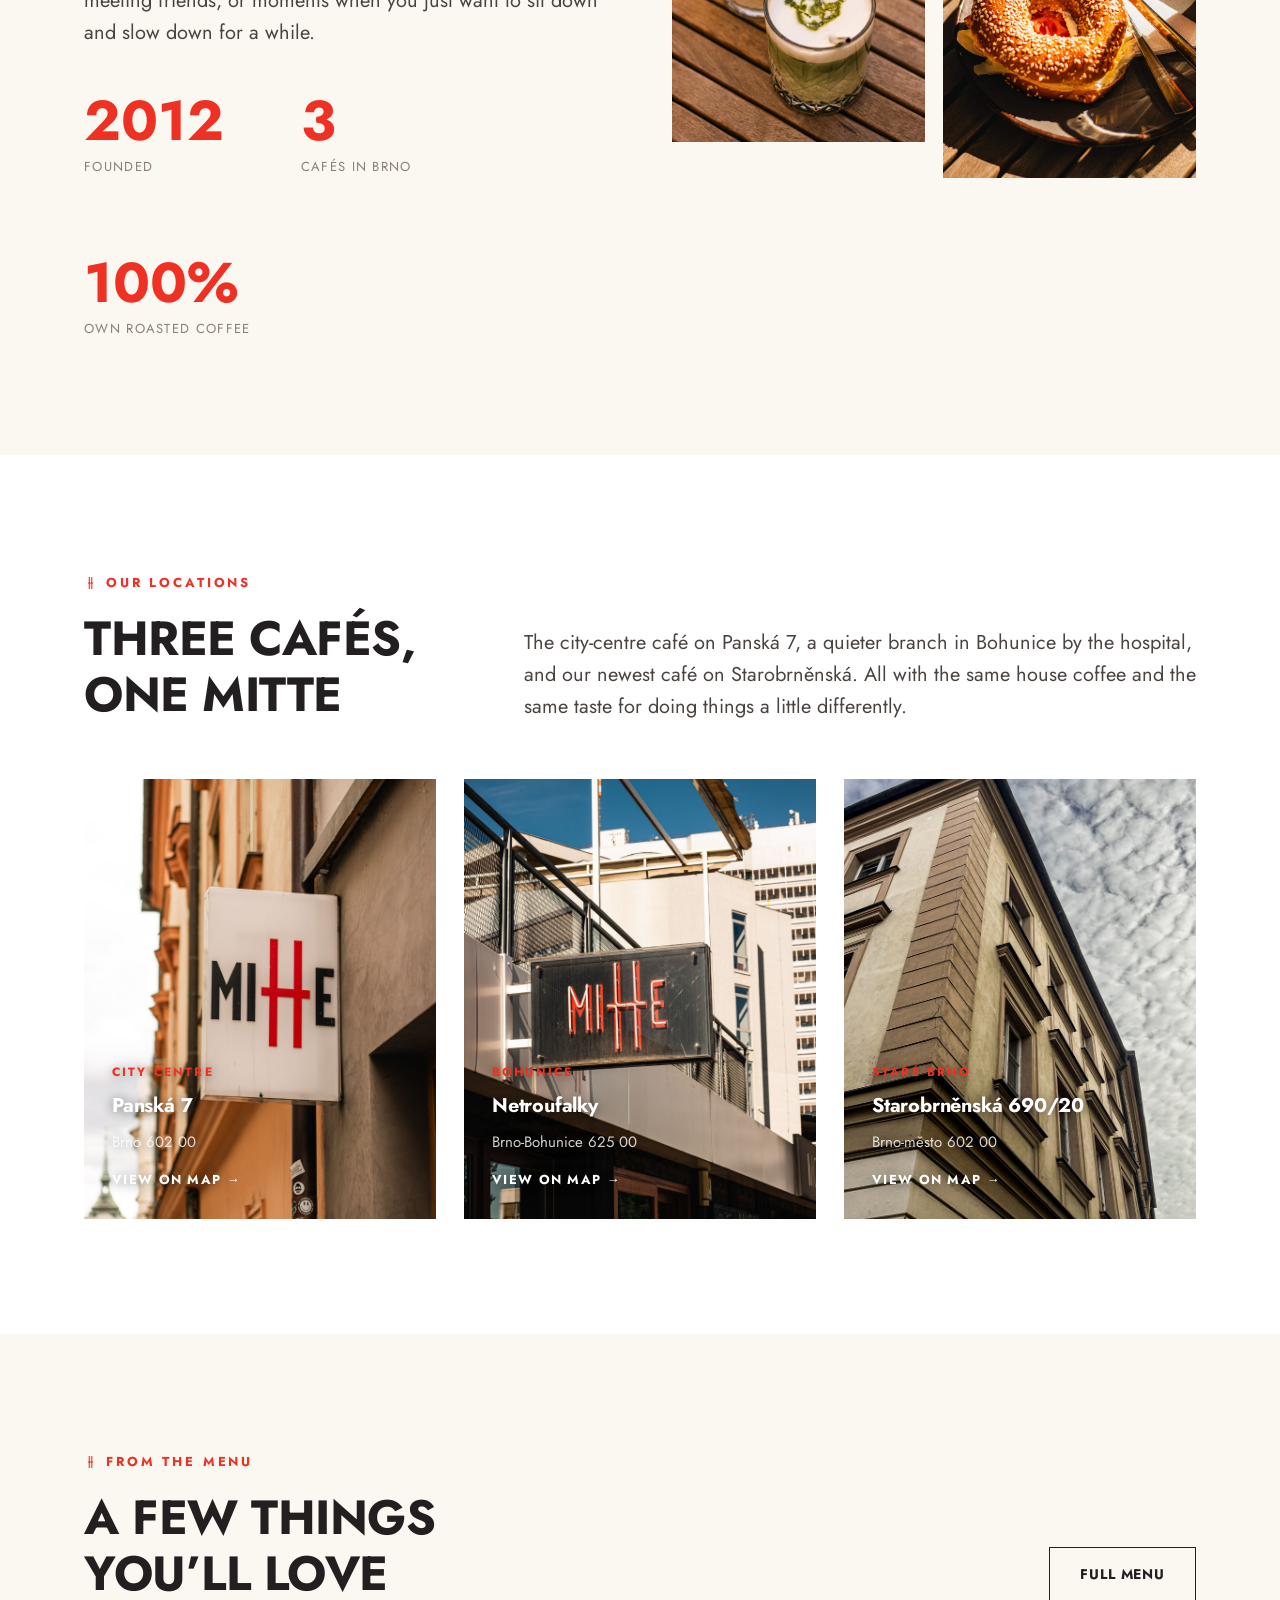
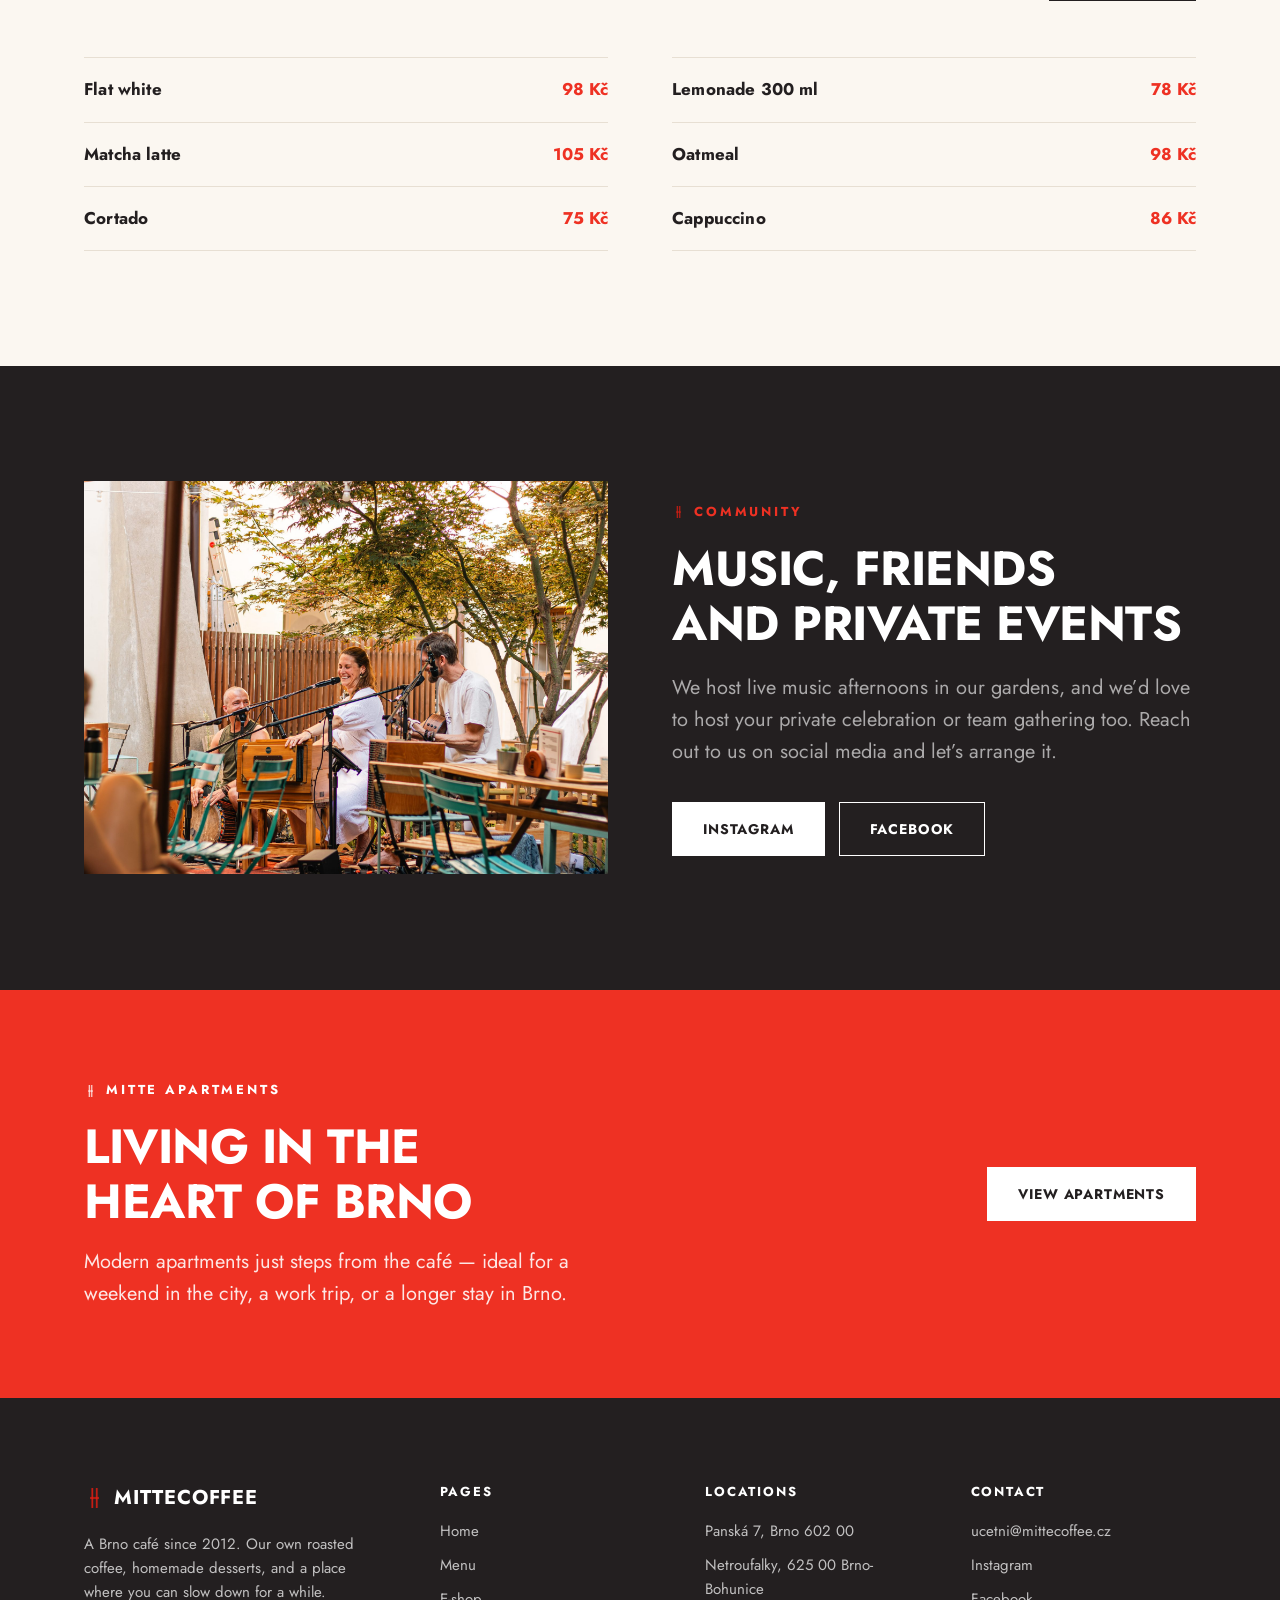
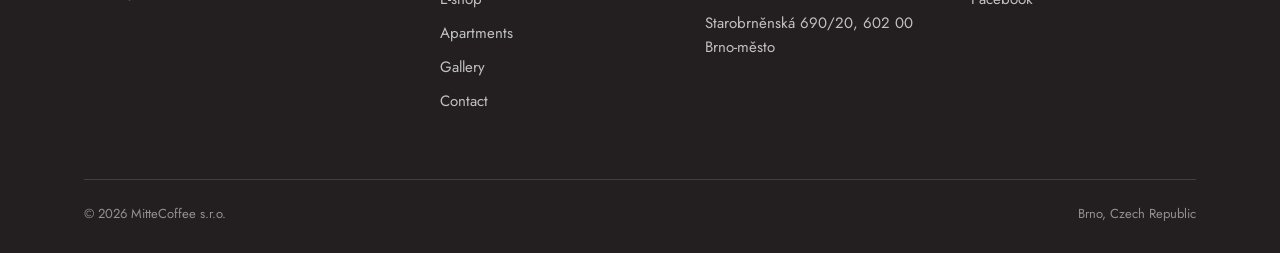
==== commit aabef73f: "Add E-shop skeleton page (CZ+EN) with coffee & Christmas gift sets Demo cart/checkout flow with loca" ====
--- a/en/index.html
+++ b/en/index.html
@@ -28,9 +28,9 @@
         <ul>
           <li><a href="index.html" aria-current="page">Home</a></li>
           <li><a href="menu.html">Menu</a></li>
+          <li><a href="eshop.html">E-shop</a></li>
           <li><a href="apartments.html">Apartments</a></li>
           <li><a href="gallery.html">Gallery</a></li>
-          <li><a href="club.html">Loyalty</a></li>
           <li><a href="contacts.html">Contact</a></li>
         </ul>
       </nav>
@@ -176,9 +176,9 @@
         <ul class="footer-list">
           <li><a href="index.html">Home</a></li>
           <li><a href="menu.html">Menu</a></li>
+          <li><a href="eshop.html">E-shop</a></li>
           <li><a href="apartments.html">Apartments</a></li>
           <li><a href="gallery.html">Gallery</a></li>
-          <li><a href="club.html">Loyalty</a></li>
           <li><a href="contacts.html">Contact</a></li>
         </ul>
       </div>
--- a/assets/css/style.css
+++ b/assets/css/style.css
@@ -699,21 +699,199 @@
   .main-nav a::after{ display: none; }
 }
 
+/* =========================================================================
+   Page: E-shop
+   ========================================================================= */
+.eshop-banner{
+  background: var(--cream);
+  border-left: 3px solid var(--red);
+  padding: 16px 20px;
+  font-size: 14px;
+  color: var(--ink-soft);
+  max-width: 76ch;
+}
+.eshop-banner strong{ color: var(--ink); }
+
+.product-grid{
+  display: grid;
+  grid-template-columns: repeat(3, 1fr);
+  gap: 28px;
+}
+@media (max-width: 900px){ .product-grid{ grid-template-columns: repeat(2, 1fr); } }
+@media (max-width: 560px){ .product-grid{ grid-template-columns: 1fr; } }
+
+.product-card{
+  display: flex;
+  flex-direction: column;
+}
+.product-card .shot{
+  aspect-ratio: 4/5;
+  overflow: hidden;
+  background: var(--cream);
+}
+.product-card .shot img{
+  width: 100%; height: 100%; object-fit: cover;
+  transition: transform .5s var(--ease);
+}
+.product-card:hover .shot img{ transform: scale(1.04); }
+.product-card .origin{
+  margin-top: 16px;
+  font-size: 12px;
+  font-weight: 700;
+  letter-spacing: .1em;
+  text-transform: uppercase;
+  color: var(--red);
+}
+.product-card .pname{
+  margin-top: 6px;
+  font-size: 19px;
+  font-weight: 700;
+  letter-spacing: -0.01em;
+}
+.product-card .notes{
+  margin-top: 6px;
+  font-size: 14px;
+  color: var(--muted);
+  line-height: 1.5;
+}
+.product-card .row{
+  margin-top: 16px;
+  display: flex;
+  align-items: center;
+  justify-content: space-between;
+  gap: 12px;
+}
+.product-card .price{ font-weight: 700; color: var(--red); font-size: 17px; }
+.add-to-cart{
+  border: 1px solid var(--ink);
+  background: transparent;
+  color: var(--ink);
+  font-weight: 700;
+  font-size: 12px;
+  letter-spacing: .08em;
+  text-transform: uppercase;
+  padding: 11px 16px;
+  cursor: pointer;
+  transition: all .2s var(--ease);
+}
+.add-to-cart:hover{ background: var(--ink); color: #fff; }
+.add-to-cart[data-added="true"]{ background: var(--red); border-color: var(--red); color: #fff; }
+
+/* ---- cart ---- */
+.cart-table{ width: 100%; border-collapse: collapse; }
+.cart-table th{
+  text-align: left;
+  font-size: 12px;
+  letter-spacing: .08em;
+  text-transform: uppercase;
+  color: var(--muted);
+  font-weight: 700;
+  padding-bottom: 14px;
+  border-bottom: 1px solid var(--line);
+}
+.cart-table td{
+  padding: 18px 0;
+  border-bottom: 1px solid var(--line);
+  vertical-align: middle;
+}
+.cart-table .cart-name{ font-weight: 700; }
+.cart-table .cart-origin{ font-size: 13px; color: var(--muted); margin-top: 2px; }
+.qty-stepper{
+  display: inline-flex;
+  align-items: center;
+  border: 1px solid var(--line);
+}
+.qty-stepper button{
+  width: 32px; height: 32px;
+  border: none;
+  background: transparent;
+  font-size: 16px;
+  cursor: pointer;
+  color: var(--ink);
+}
+.qty-stepper button:hover{ color: var(--red); }
+.qty-stepper span{ width: 28px; text-align: center; font-weight: 700; font-size: 14px; }
+.cart-remove{
+  background: none; border: none; cursor: pointer;
+  color: var(--muted); font-size: 13px; text-decoration: underline;
+}
+.cart-remove:hover{ color: var(--red); }
+.cart-linetotal{ font-weight: 700; white-space: nowrap; }
+.cart-empty{ color: var(--muted); padding: 32px 0; }
+
+.cart-summary{
+  margin-top: 24px;
+  display: flex;
+  justify-content: flex-end;
+}
+.cart-summary-box{ width: 100%; max-width: 320px; }
+.cart-summary-row{
+  display: flex; justify-content: space-between;
+  padding: 8px 0;
+  font-size: 15px;
+}
+.cart-summary-row.total{
+  border-top: 1px solid var(--line);
+  margin-top: 8px; padding-top: 14px;
+  font-weight: 700; font-size: 18px;
+}
+.cart-summary-row.total .amount{ color: var(--red); }
+
+/* ---- checkout ---- */
+.delivery-options{ display: grid; gap: 12px; }
+.delivery-option{
+  display: flex;
+  align-items: flex-start;
+  gap: 14px;
+  border: 1px solid var(--line);
+  padding: 16px 18px;
+  cursor: pointer;
+  transition: border-color .2s var(--ease);
+}
+.delivery-option:hover{ border-color: var(--ink); }
+.delivery-option input{ margin-top: 4px; accent-color: var(--red); }
+.delivery-option .dname{ font-weight: 700; }
+.delivery-option .ddesc{ font-size: 13px; color: var(--muted); margin-top: 2px; }
+.delivery-option .dprice{ margin-left: auto; font-weight: 700; white-space: nowrap; }
+.delivery-option:has(input:checked){ border-color: var(--red); background: var(--red-tint); }
+
+.form-grid{ display: grid; grid-template-columns: 1fr 1fr; gap: 18px; }
+@media (max-width: 640px){ .form-grid{ grid-template-columns: 1fr; } }
+.form-field{ display: flex; flex-direction: column; gap: 6px; }
+.form-field.full{ grid-column: 1 / -1; }
+.form-field label{
+  font-size: 12px; font-weight: 700; letter-spacing: .06em;
+  text-transform: uppercase; color: var(--muted);
+}
+.form-field input, .form-field textarea{
+  border: 1px solid var(--line);
+  padding: 12px 14px;
+  font-family: var(--font);
+  font-size: 15px;
+  color: var(--ink);
+  background: #fff;
+}
+.form-field input:focus, .form-field textarea:focus{
+  outline: none;
+  border-color: var(--red);
+}
+.form-field.hidden{ display: none; }
+
+.checkout-note{
+  font-size: 13px;
+  color: var(--muted);
+  margin-top: 18px;
+}
+.order-confirm{
+  display: none;
+  border: 1px solid var(--line);
+  background: var(--cream);
+  padding: 28px;
+  margin-top: 24px;
+}
+.order-confirm.is-visible{ display: block; }
+.order-confirm h3{ margin-bottom: 8px; }
+
 /* fade-up reveal */
 [data-reveal]{ opacity: 0; transform: translateY(18px); transition: opacity .7s var(--ease), transform .7s var(--ease); }
 [data-reveal].is-visible{ opacity: 1; transform: translateY(0); }
-
-/* ------------------------------------ věrnostní program (club.html) ---------- */
-.club-stats{ margin-top: 44px; }
-.club-steps{ list-style: none; margin: 0; padding: 0; counter-reset: none; }
-.club-steps li{ border-top: 2px solid var(--ink); padding-top: 22px; }
-.club-steps h3{ margin-top: 14px; }
-.club-steps p{ margin-top: 10px; }
-.club-step-num{
-  display: inline-flex; align-items: center; justify-content: center;
-  width: 44px; height: 44px; background: var(--red); color: #fff;
-  font-weight: 700; font-size: 20px;
-}
-.club-note{ margin-top: 36px; font-size: 15px; }
-.club-register a{ color: var(--red); }
-#mitte-club iframe{ width: 100%; border: 0; display: block; }
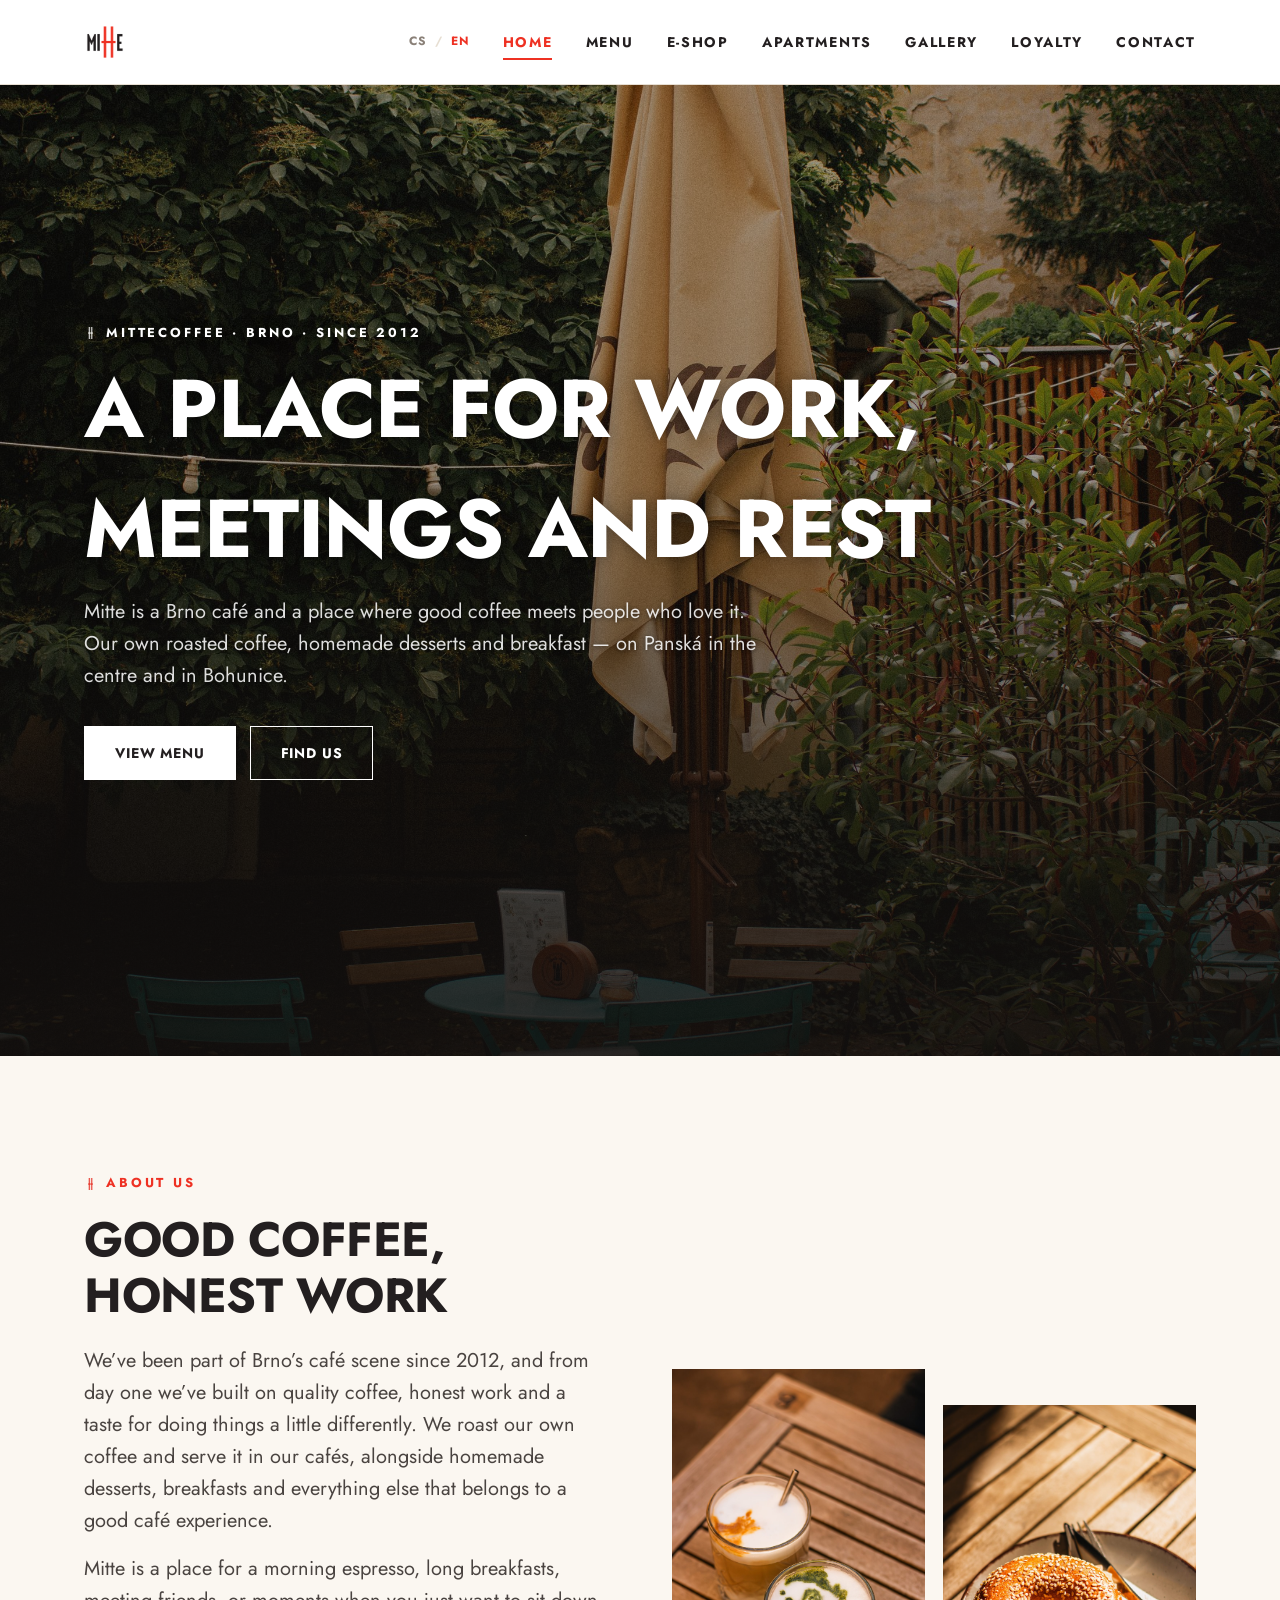
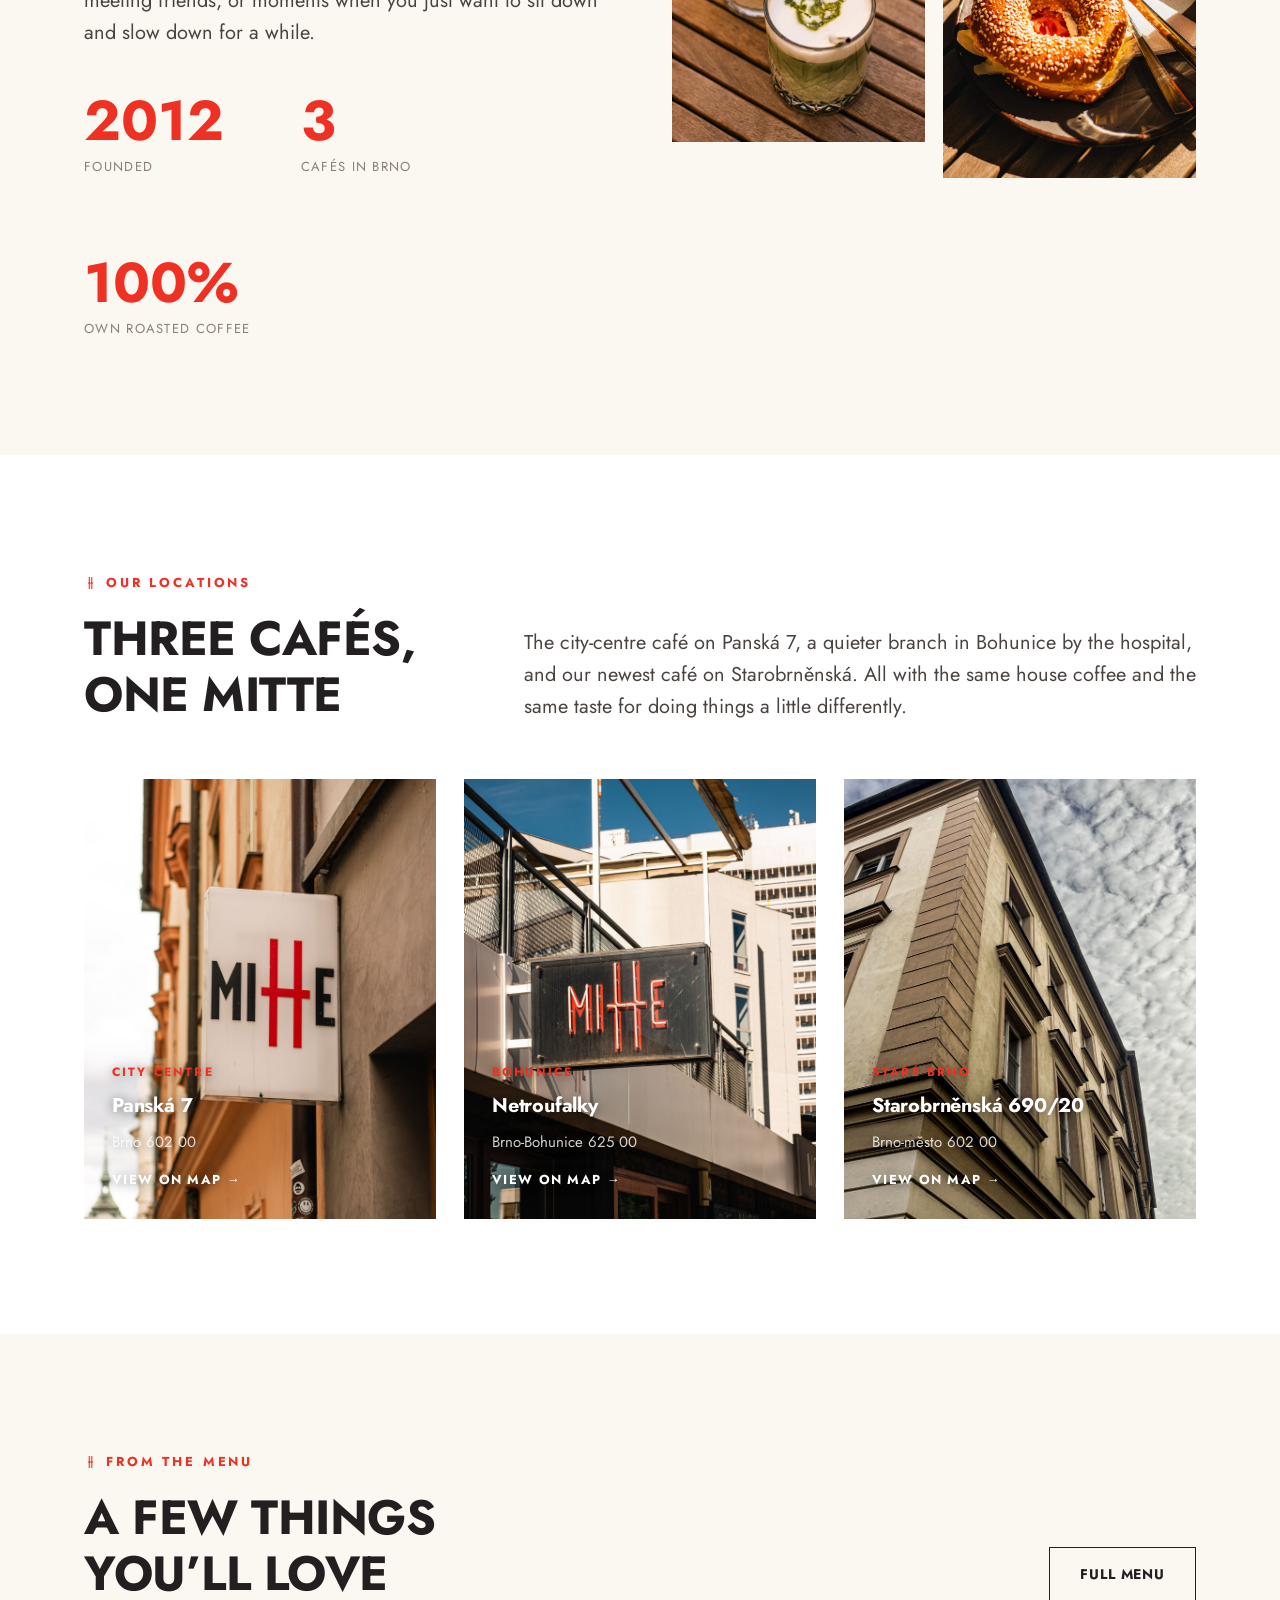
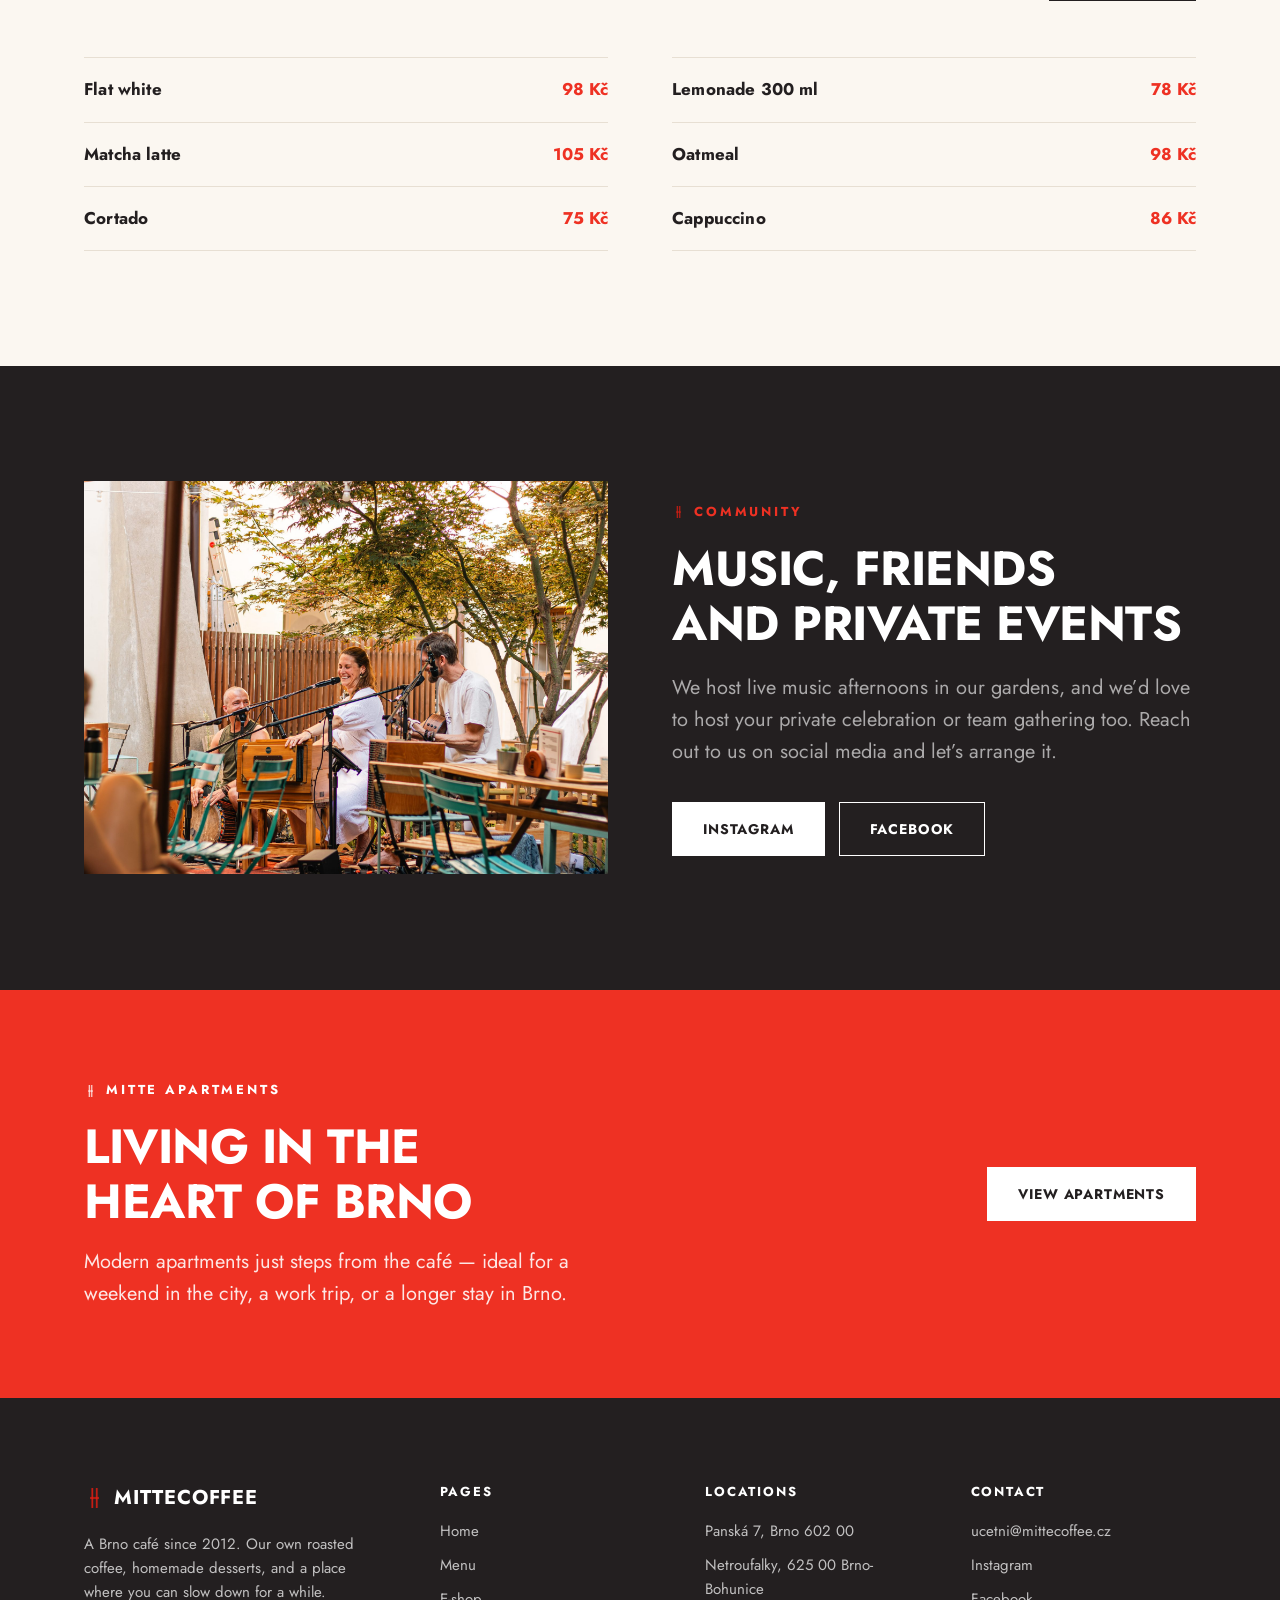
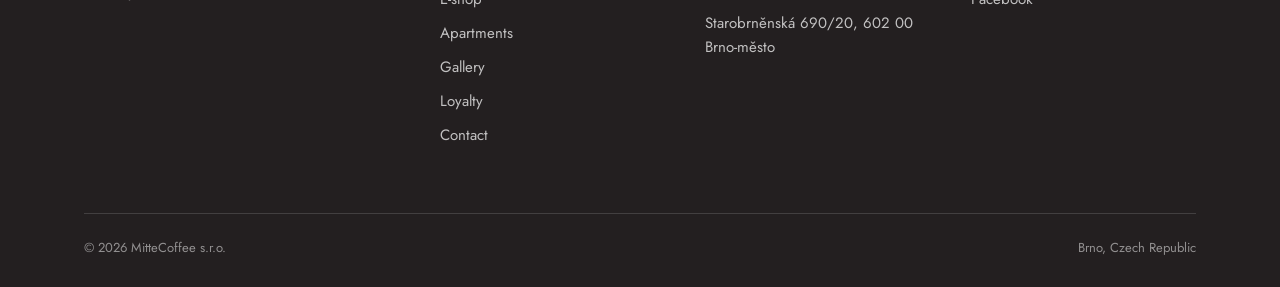
==== commit 4a6c070a: "Merge 59bcf0cb61ad1c96ef9e7a9ee5d222738c4b51bd into 61b637049c5d6d5d2f98e37a7a9f432f69418a15" ====
--- a/en/index.html
+++ b/en/index.html
@@ -31,6 +31,7 @@
           <li><a href="eshop.html">E-shop</a></li>
           <li><a href="apartments.html">Apartments</a></li>
           <li><a href="gallery.html">Gallery</a></li>
+          <li><a href="club.html">Loyalty</a></li>
           <li><a href="contacts.html">Contact</a></li>
         </ul>
       </nav>
@@ -179,6 +180,7 @@
           <li><a href="eshop.html">E-shop</a></li>
           <li><a href="apartments.html">Apartments</a></li>
           <li><a href="gallery.html">Gallery</a></li>
+          <li><a href="club.html">Loyalty</a></li>
           <li><a href="contacts.html">Contact</a></li>
         </ul>
       </div>
--- a/assets/css/style.css
+++ b/assets/css/style.css
@@ -895,3 +895,18 @@
 /* fade-up reveal */
 [data-reveal]{ opacity: 0; transform: translateY(18px); transition: opacity .7s var(--ease), transform .7s var(--ease); }
 [data-reveal].is-visible{ opacity: 1; transform: translateY(0); }
+
+/* ------------------------------------ věrnostní program (club.html) ---------- */
+.club-stats{ margin-top: 44px; }
+.club-steps{ list-style: none; margin: 0; padding: 0; counter-reset: none; }
+.club-steps li{ border-top: 2px solid var(--ink); padding-top: 22px; }
+.club-steps h3{ margin-top: 14px; }
+.club-steps p{ margin-top: 10px; }
+.club-step-num{
+  display: inline-flex; align-items: center; justify-content: center;
+  width: 44px; height: 44px; background: var(--red); color: #fff;
+  font-weight: 700; font-size: 20px;
+}
+.club-note{ margin-top: 36px; font-size: 15px; }
+.club-register a{ color: var(--red); }
+#mitte-club iframe{ width: 100%; border: 0; display: block; }
